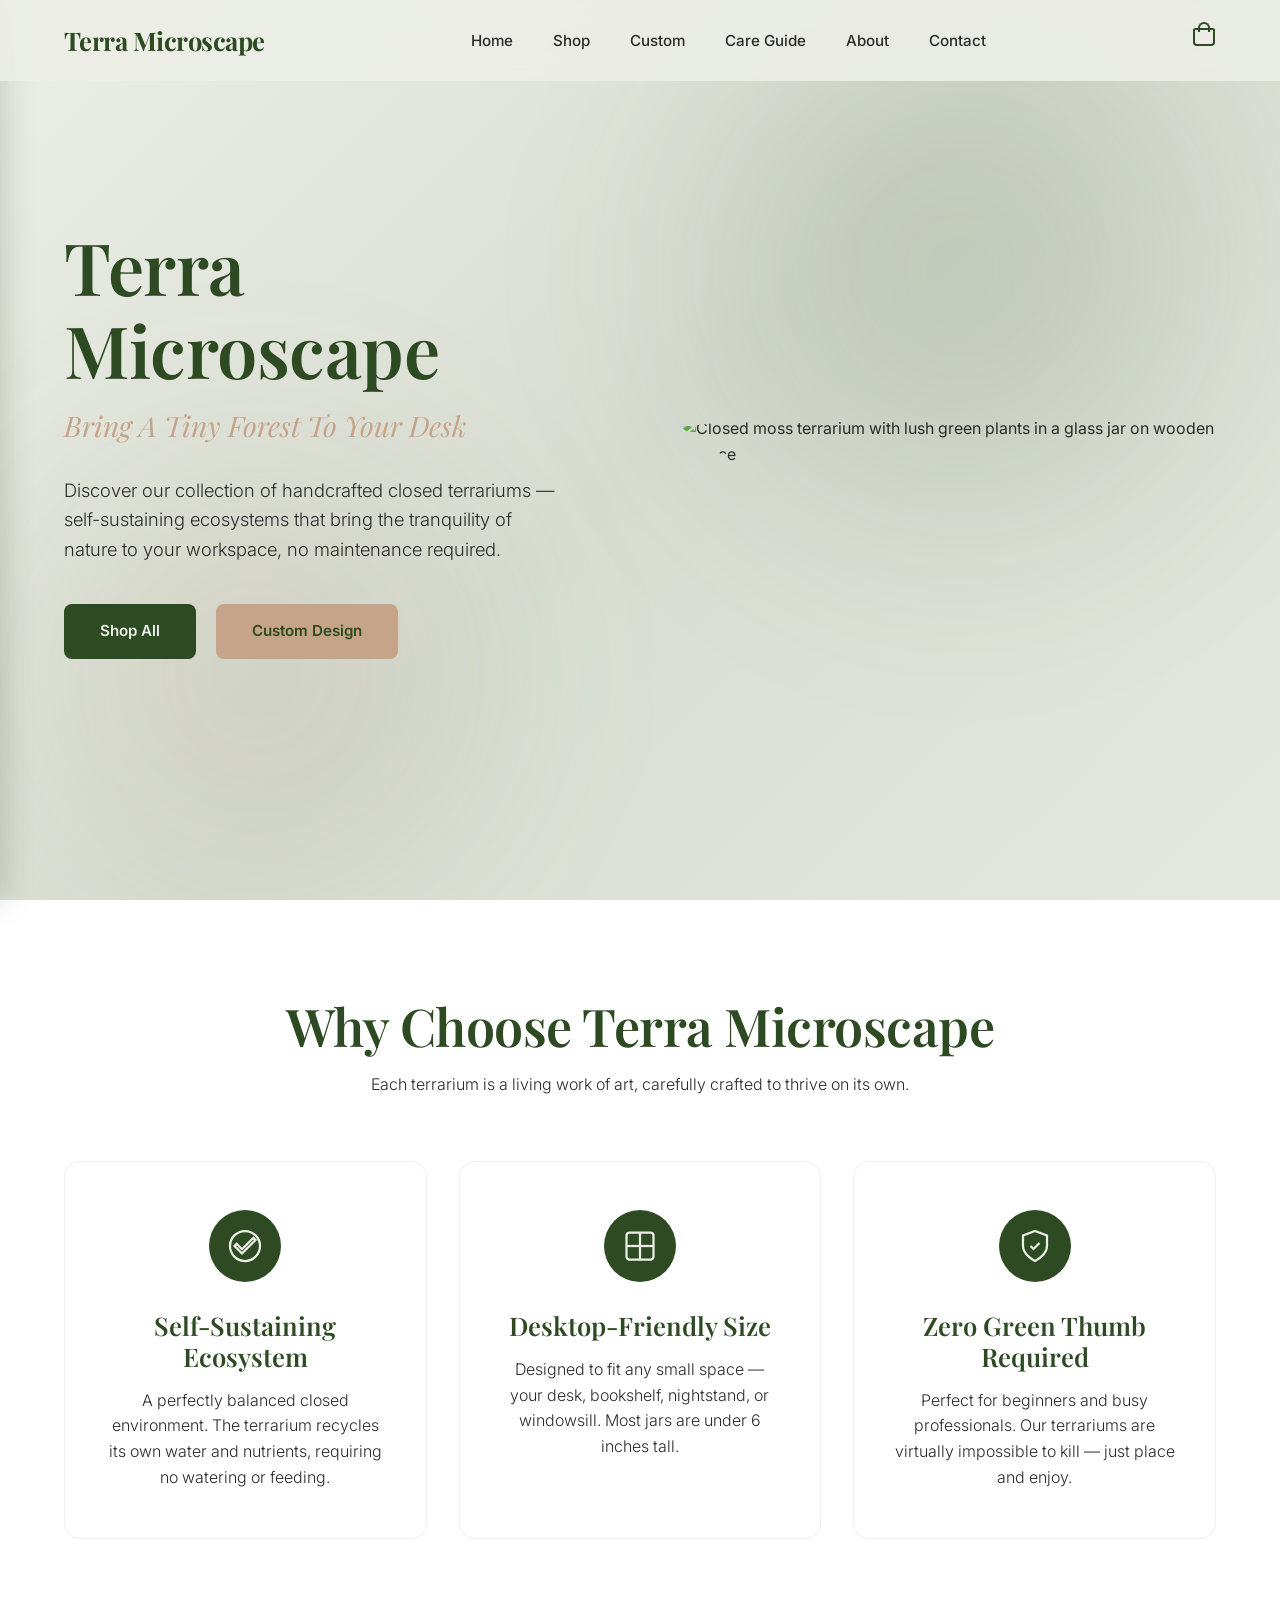
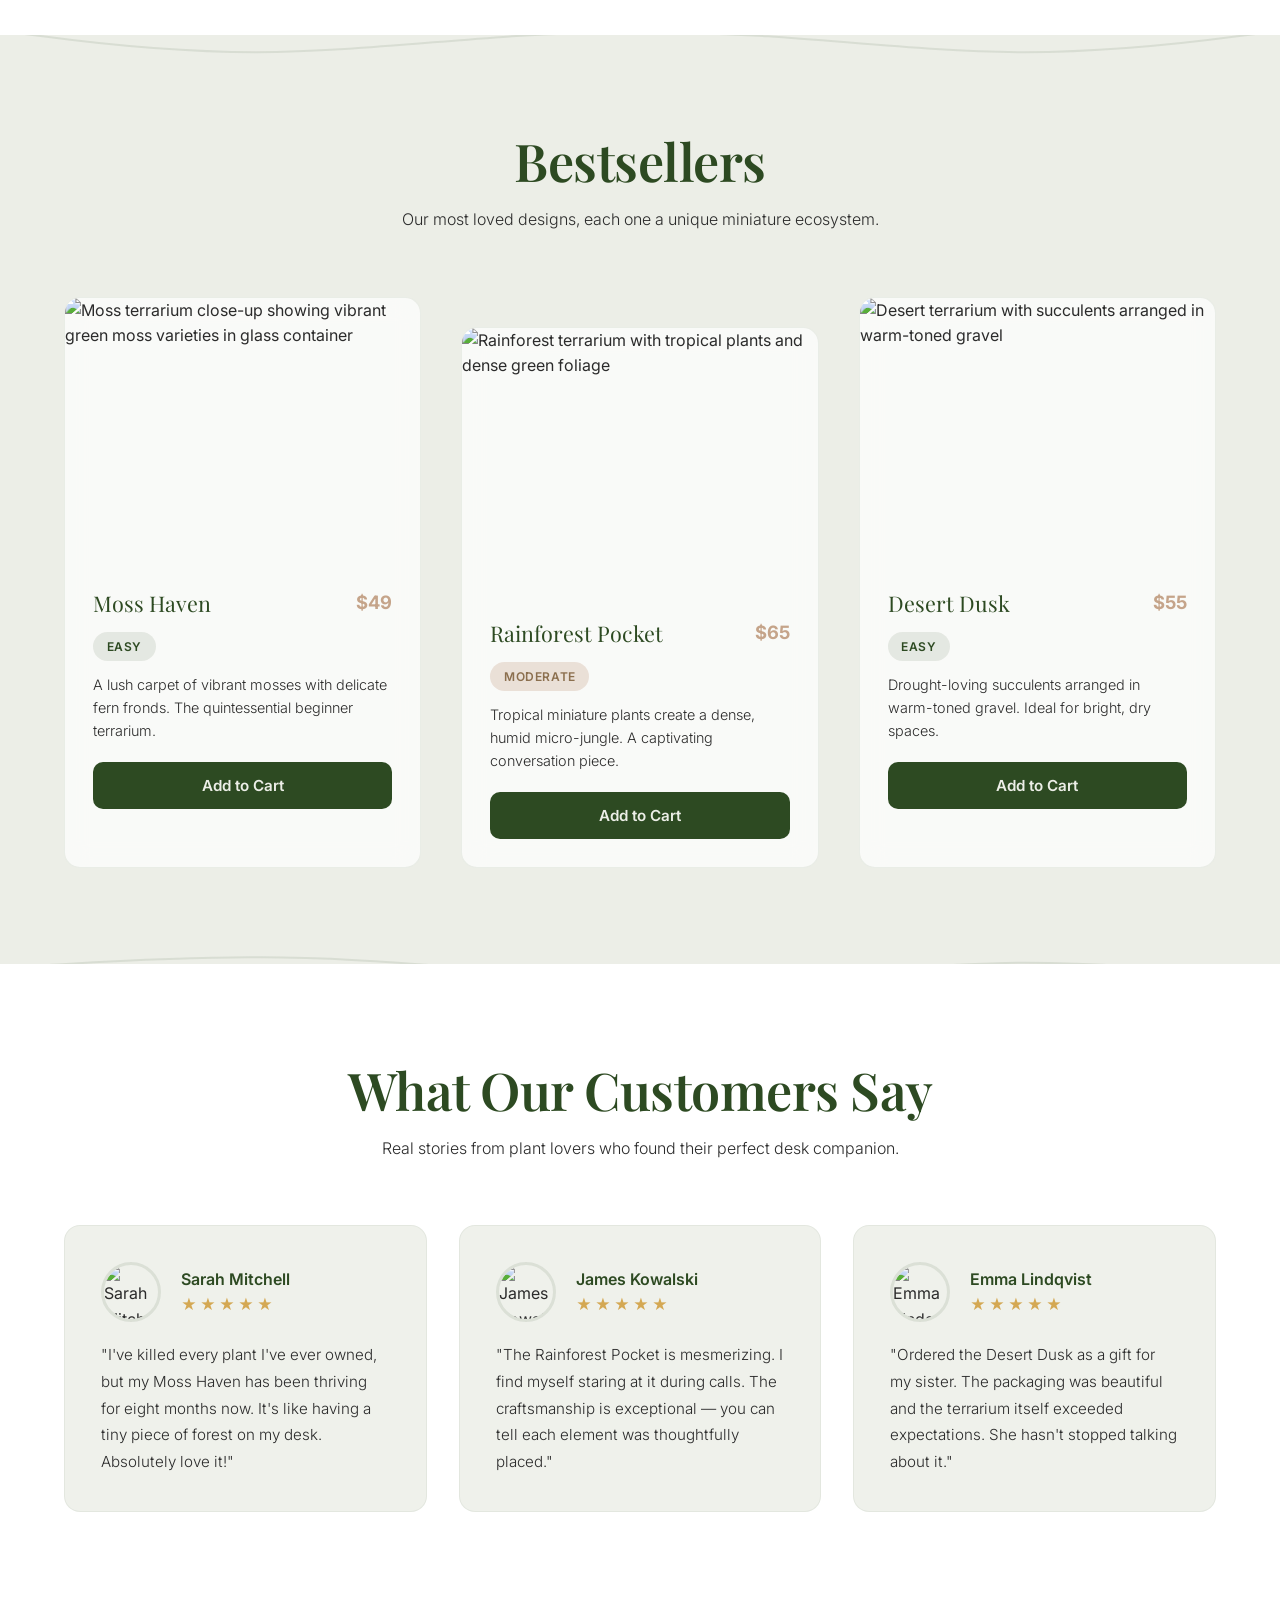
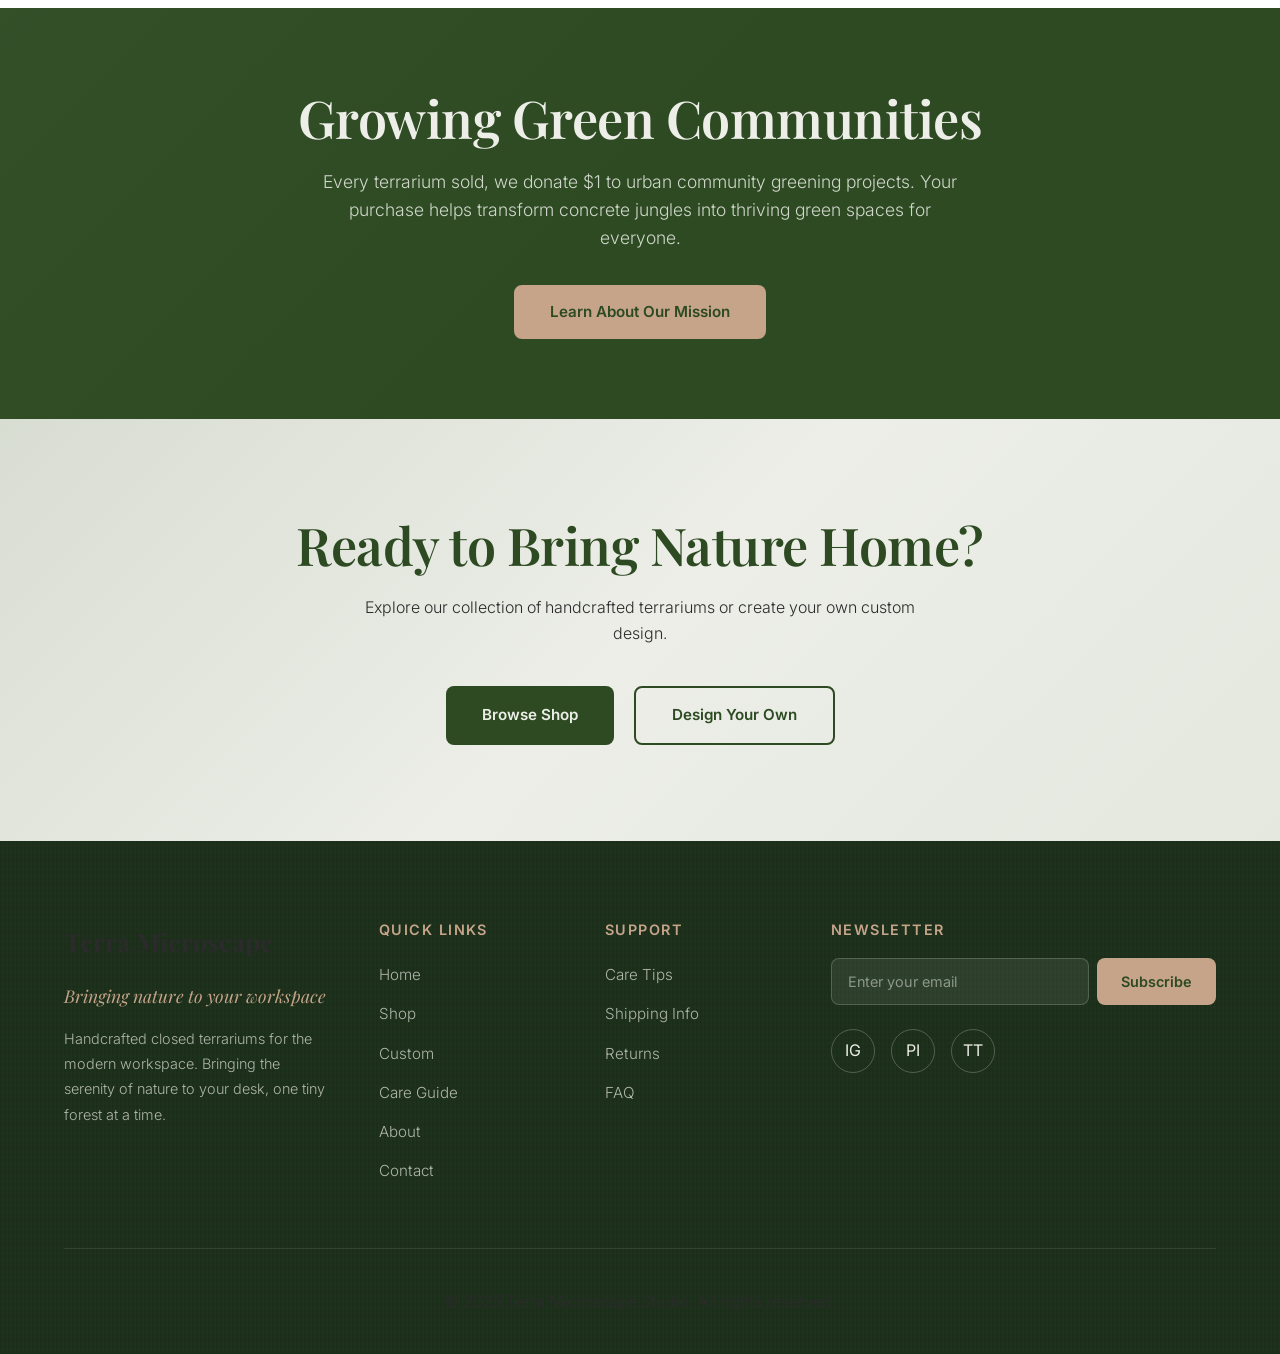
==== index.html @ 3dfef2a9 "Add files via upload" ====
<!DOCTYPE html>
<html lang="en">
<head>
  <meta charset="UTF-8">
  <meta name="viewport" content="width=device-width, initial-scale=1.0">
  <meta name="description" content="Terra Microscape Studio - Desktop self-sustaining closed terrariums. Bring a tiny forest to your desk.">
  <title>Terra Microscape Studio | Desktop Closed Terrariums</title>
  <link rel="stylesheet" href="styles.css">
</head>
<body>
  <!-- Navigation -->
  <nav class="nav">
    <div class="container nav-inner">
      <a href="index.html" class="nav-logo">Terra Microscape</a>
      <ul class="nav-menu">
        <li><a href="index.html">Home</a></li>
        <li><a href="shop.html">Shop</a></li>
        <li><a href="custom.html">Custom</a></li>
        <li><a href="care.html">Care Guide</a></li>
        <li><a href="about.html">About</a></li>
        <li><a href="contact.html">Contact</a></li>
      </ul>
      <div class="nav-right">
        <div class="cart-icon" aria-label="Shopping cart"></div>
        <button class="nav-toggle" aria-label="Toggle menu">
          <span></span>
          <span></span>
          <span></span>
        </button>
      </div>
    </div>
  </nav>

  <!-- Mobile Drawer -->
  <div class="nav-overlay"></div>
  <div class="nav-drawer">
    <a href="index.html">Home</a>
    <a href="shop.html">Shop</a>
    <a href="custom.html">Custom</a>
    <a href="care.html">Care Guide</a>
    <a href="about.html">About</a>
    <a href="contact.html">Contact</a>
  </div>

  <!-- Hero Section -->
  <section class="hero">
    <div class="container hero-inner">
      <div class="hero-content">
        <h1>Terra Microscape</h1>
        <p class="hero-tagline">Bring A Tiny Forest To Your Desk</p>
        <p class="hero-description">
          Discover our collection of handcrafted closed terrariums — self-sustaining ecosystems that bring the tranquility of nature to your workspace, no maintenance required.
        </p>
        <div class="hero-buttons">
          <a href="shop.html" class="btn btn-primary">Shop All</a>
          <a href="custom.html" class="btn btn-secondary">Custom Design</a>
        </div>
      </div>
      <div class="hero-image">
        <img src="https://images.unsplash.com/photo-1485955900006-10f4d324d411?w=800&h=500&fit=crop" alt="Closed moss terrarium with lush green plants in a glass jar on wooden surface">
      </div>
    </div>
  </section>

  <!-- Wavy Divider -->
  <div class="wavy-divider">
    <svg viewBox="0 0 1440 40" preserveAspectRatio="none">
      <path d="M0,24L48,21.3C96,19,192,13,288,13.3C384,13,480,21,576,26.7C672,32,768,35,864,32C960,29,1056,19,1152,18.7C1248,19,1344,27,1392,32L1440,37L1440,40L1392,40C1344,40,1248,40,1152,40C1056,40,960,40,864,40C768,40,672,40,576,40C480,40,384,40,288,40C192,40,96,40,48,40L0,40Z"></path>
    </svg>
  </div>

  <!-- Core Benefits Section -->
  <section class="benefits fade-up">
    <div class="container">
      <div class="section-header">
        <h2>Why Choose Terra Microscape</h2>
        <p>Each terrarium is a living work of art, carefully crafted to thrive on its own.</p>
      </div>
      <div class="benefits-grid">
        <div class="benefit-card">
          <div class="benefit-icon">
            <svg viewBox="0 0 24 24" xmlns="http://www.w3.org/2000/svg">
              <path d="M12 2C6.48 2 2 6.48 2 12s4.48 10 10 10 10-4.48 10-10S17.52 2 12 2zm-2 15l-5-5 1.41-1.41L10 14.17l7.59-7.59L19 8l-9 9z"/>
            </svg>
          </div>
          <h3>Self-Sustaining Ecosystem</h3>
          <p>A perfectly balanced closed environment. The terrarium recycles its own water and nutrients, requiring no watering or feeding.</p>
        </div>
        <div class="benefit-card">
          <div class="benefit-icon">
            <svg viewBox="0 0 24 24" xmlns="http://www.w3.org/2000/svg">
              <rect x="3" y="3" width="18" height="18" rx="2" ry="2"/>
              <line x1="3" y1="12" x2="21" y2="12"/>
              <line x1="12" y1="3" x2="12" y2="21"/>
            </svg>
          </div>
          <h3>Desktop-Friendly Size</h3>
          <p>Designed to fit any small space — your desk, bookshelf, nightstand, or windowsill. Most jars are under 6 inches tall.</p>
        </div>
        <div class="benefit-card">
          <div class="benefit-icon">
            <svg viewBox="0 0 24 24" xmlns="http://www.w3.org/2000/svg">
              <path d="M12 22s8-4 8-10V5l-8-3-8 3v7c0 6 8 10 8 10z"/>
              <path d="M9 12l2 2 4-4"/>
            </svg>
          </div>
          <h3>Zero Green Thumb Required</h3>
          <p>Perfect for beginners and busy professionals. Our terrariums are virtually impossible to kill — just place and enjoy.</p>
        </div>
      </div>
    </div>
  </section>

  <!-- Wavy Divider -->
  <div class="wavy-divider">
    <svg viewBox="0 0 1440 40" preserveAspectRatio="none">
      <path d="M0,16L48,21.3C96,27,192,37,288,37.3C384,37,480,27,576,21.3C672,16,768,16,864,21.3C960,27,1056,37,1152,37.3C1248,37,1344,27,1392,21.3L1440,16L1440,0L1392,0C1344,0,1248,0,1152,0C1056,0,960,0,864,0C768,0,672,0,576,0C480,0,384,0,288,0C192,0,96,0,48,0L0,0Z"></path>
    </svg>
  </div>

  <!-- Bestsellers Section -->
  <section class="bestsellers fade-up">
    <div class="container">
      <div class="section-header">
        <h2>Bestsellers</h2>
        <p>Our most loved designs, each one a unique miniature ecosystem.</p>
      </div>
      <div class="products-grid">
        <div class="product-card">
          <img src="https://images.unsplash.com/photo-1466692476868-aef1dfb1e735?w=600&h=400&fit=crop" alt="Moss terrarium close-up showing vibrant green moss varieties in glass container">
          <div class="product-info">
            <div class="product-meta">
              <span class="product-name">Moss Haven</span>
              <span class="product-price">$49</span>
            </div>
            <span class="care-badge easy">Easy</span>
            <p class="product-description">A lush carpet of vibrant mosses with delicate fern fronds. The quintessential beginner terrarium.</p>
            <button class="btn btn-primary">Add to Cart</button>
          </div>
        </div>
        <div class="product-card">
          <img src="https://images.unsplash.com/photo-1542601906990-b4d3fb778b09?w=600&h=400&fit=crop" alt="Rainforest terrarium with tropical plants and dense green foliage">
          <div class="product-info">
            <div class="product-meta">
              <span class="product-name">Rainforest Pocket</span>
              <span class="product-price">$65</span>
            </div>
            <span class="care-badge moderate">Moderate</span>
            <p class="product-description">Tropical miniature plants create a dense, humid micro-jungle. A captivating conversation piece.</p>
            <button class="btn btn-primary">Add to Cart</button>
          </div>
        </div>
        <div class="product-card">
          <img src="https://images.unsplash.com/photo-1459411552884-841db9b3cc2a?w=600&h=400&fit=crop" alt="Desert terrarium with succulents arranged in warm-toned gravel">
          <div class="product-info">
            <div class="product-meta">
              <span class="product-name">Desert Dusk</span>
              <span class="product-price">$55</span>
            </div>
            <span class="care-badge easy">Easy</span>
            <p class="product-description">Drought-loving succulents arranged in warm-toned gravel. Ideal for bright, dry spaces.</p>
            <button class="btn btn-primary">Add to Cart</button>
          </div>
        </div>
      </div>
    </div>
  </section>

  <!-- Wavy Divider -->
  <div class="wavy-divider">
    <svg viewBox="0 0 1440 40" preserveAspectRatio="none">
      <path d="M0,24L48,21.3C96,19,192,13,288,13.3C384,13,480,21,576,26.7C672,32,768,35,864,32C960,29,1056,19,1152,18.7C1248,19,1344,27,1392,32L1440,37L1440,40L1392,40C1344,40,1248,40,1152,40C1056,40,960,40,864,40C768,40,672,40,576,40C480,40,384,40,288,40C192,40,96,40,48,40L0,40Z"></path>
    </svg>
  </div>

  <!-- Customer Reviews Section -->
  <section class="reviews fade-up">
    <div class="container">
      <div class="section-header">
        <h2>What Our Customers Say</h2>
        <p>Real stories from plant lovers who found their perfect desk companion.</p>
      </div>
      <div class="reviews-grid">
        <div class="review-card">
          <div class="review-header">
            <div class="review-avatar">
              <img src="https://images.unsplash.com/photo-1438761681033-6461ffad8d80?w=200&h=200&fit=crop&crop=face" alt="Sarah Mitchell customer portrait">
            </div>
            <div>
              <p class="review-author">Sarah Mitchell</p>
              <p class="review-stars">★★★★★</p>
            </div>
          </div>
          <p class="review-text">"I've killed every plant I've ever owned, but my Moss Haven has been thriving for eight months now. It's like having a tiny piece of forest on my desk. Absolutely love it!"</p>
        </div>
        <div class="review-card">
          <div class="review-header">
            <div class="review-avatar">
              <img src="https://images.unsplash.com/photo-1507003211169-0a1dd7228f2d?w=200&h=200&fit=crop&crop=face" alt="James Kowalski customer portrait">
            </div>
            <div>
              <p class="review-author">James Kowalski</p>
              <p class="review-stars">★★★★★</p>
            </div>
          </div>
          <p class="review-text">"The Rainforest Pocket is mesmerizing. I find myself staring at it during calls. The craftsmanship is exceptional — you can tell each element was thoughtfully placed."</p>
        </div>
        <div class="review-card">
          <div class="review-header">
            <div class="review-avatar">
              <img src="https://images.unsplash.com/photo-1494790108377-be9c29b29330?w=200&h=200&fit=crop&crop=face" alt="Emma Lindqvist customer portrait">
            </div>
            <div>
              <p class="review-author">Emma Lindqvist</p>
              <p class="review-stars">★★★★★</p>
            </div>
          </div>
          <p class="review-text">"Ordered the Desert Dusk as a gift for my sister. The packaging was beautiful and the terrarium itself exceeded expectations. She hasn't stopped talking about it."</p>
        </div>
      </div>
    </div>
  </section>

  <!-- Brand Mission Banner -->
  <section class="mission-banner">
    <div class="container">
      <h2>Growing Green Communities</h2>
      <p>Every terrarium sold, we donate $1 to urban community greening projects. Your purchase helps transform concrete jungles into thriving green spaces for everyone.</p>
      <a href="about.html" class="btn">Learn About Our Mission</a>
    </div>
  </section>

  <!-- Bottom CTA Section -->
  <section class="cta-section fade-up">
    <div class="container">
      <h2>Ready to Bring Nature Home?</h2>
      <p>Explore our collection of handcrafted terrariums or create your own custom design.</p>
      <div class="cta-buttons">
        <a href="shop.html" class="btn btn-primary">Browse Shop</a>
        <a href="custom.html" class="btn btn-outline">Design Your Own</a>
      </div>
    </div>
  </section>

  <!-- Footer -->
  <footer class="footer">
    <div class="container">
      <div class="footer-inner">
        <div class="footer-brand">
          <p class="footer-logo">Terra Microscape</p>
          <p class="footer-tagline">Bringing nature to your workspace</p>
          <p class="footer-description">Handcrafted closed terrariums for the modern workspace. Bringing the serenity of nature to your desk, one tiny forest at a time.</p>
        </div>
        <div class="footer-links">
          <h4>Quick Links</h4>
          <ul>
            <li><a href="index.html">Home</a></li>
            <li><a href="shop.html">Shop</a></li>
            <li><a href="custom.html">Custom</a></li>
            <li><a href="care.html">Care Guide</a></li>
            <li><a href="about.html">About</a></li>
            <li><a href="contact.html">Contact</a></li>
          </ul>
        </div>
        <div class="footer-links">
          <h4>Support</h4>
          <ul>
            <li><a href="care.html">Care Tips</a></li>
            <li><a href="contact.html">Shipping Info</a></li>
            <li><a href="contact.html">Returns</a></li>
            <li><a href="contact.html">FAQ</a></li>
          </ul>
        </div>
        <div class="newsletter-section">
          <h4>Newsletter</h4>
          <form class="newsletter-form">
            <input type="email" class="newsletter-input" placeholder="Enter your email" required>
            <button type="submit" class="newsletter-btn">Subscribe</button>
          </form>
          <div class="social-links">
            <a href="#" aria-label="Instagram">IG</a>
            <a href="#" aria-label="Pinterest">PI</a>
            <a href="#" aria-label="TikTok">TT</a>
          </div>
        </div>
      </div>
      <div class="footer-bottom">
        <p>© 2025 Terra Microscape Studio. All rights reserved.</p>
      </div>
    </div>
  </footer>

  <!-- Back to Top Button -->
  <button class="back-to-top" aria-label="Back to top">↑</button>

  <script src="script.js"></script>
</body>
</html>
---- styles.css ----
/* ===== Google Fonts Import ===== */
@import url('https://fonts.googleapis.com/css2?family=Inter:wght@300;400;500&family=Playfair+Display:wght@400;600;700&display=swap');

/* ===== CSS Variables ===== */
:root {
  --color-primary: #2d4a22;
  --color-secondary: #eceee7;
  --color-accent: #c5a48a;
  --color-text: #2b2b2b;
  --color-text-light: #5a6d52;
  --color-bg: #eceee7;
  --color-white: #ffffff;
  --color-shadow: rgba(45, 74, 34, 0.12);
  --color-moss-green: rgba(45, 74, 34, 0.15);
  --color-wood-brown: rgba(139, 111, 78, 0.12);
  --color-footer-bg: #1a2e1a;
  --font-display: 'Playfair Display', Georgia, serif;
  --font-body: 'Inter', -apple-system, BlinkMacSystemFont, sans-serif;
  --transition: 0.2s ease;
  --transition-long: 0.8s ease;
  --max-width: 1200px;
}

/* ===== Custom Scrollbar ===== */
::-webkit-scrollbar {
  width: 8px;
}

::-webkit-scrollbar-track {
  background: var(--color-bg);
}

::-webkit-scrollbar-thumb {
  background: var(--color-primary);
  border-radius: 4px;
}

::-webkit-scrollbar-thumb:hover {
  background: #1f351b;
}

/* ===== Reset & Base ===== */
*, *::before, *::after {
  margin: 0;
  padding: 0;
  box-sizing: border-box;
}

html {
  scroll-behavior: smooth;
}

body {
  font-family: var(--font-body);
  font-weight: 400;
  background-color: var(--color-bg);
  color: var(--color-text);
  line-height: 1.6;
  overflow-x: hidden;
  -webkit-font-smoothing: antialiased;
  -moz-osx-font-smoothing: grayscale;
}

a {
  text-decoration: none;
  color: inherit;
}

ul {
  list-style: none;
}

img {
  max-width: 100%;
  height: auto;
  display: block;
}

button {
  cursor: pointer;
  font-family: inherit;
  border: none;
  background: none;
}

/* ===== Typography ===== */
h1, h2 {
  font-family: var(--font-display);
  font-weight: 600;
  letter-spacing: -0.5px;
  line-height: 1.15;
}

h3, h4 {
  font-family: var(--font-display);
  font-weight: 600;
  line-height: 1.2;
}

h1 { font-size: clamp(2.75rem, 6vw, 4.5rem); }
h2 { font-size: clamp(2.25rem, 4.5vw, 3.25rem); }
h3 { font-size: clamp(1.35rem, 2vw, 1.6rem); }

p {
  font-size: 1rem;
  color: var(--color-text);
  line-height: 1.6;
}

/* ===== Container ===== */
.container {
  max-width: var(--max-width);
  margin: 0 auto;
  padding: 0 1.5rem;
}

/* ===== Navigation ===== */
.nav {
  position: fixed;
  top: 0;
  left: 0;
  right: 0;
  z-index: 1000;
  background-color: rgba(236, 238, 231, 0.92);
  backdrop-filter: blur(12px);
  transition: box-shadow var(--transition), padding var(--transition);
  padding: 1.25rem 0;
}

.nav.scrolled {
  box-shadow: 0 2px 25px rgba(45, 74, 34, 0.15);
  padding: 0.75rem 0;
}

.nav-inner {
  display: flex;
  align-items: center;
  justify-content: space-between;
}

.nav-logo {
  font-family: var(--font-display);
  font-size: 1.6rem;
  font-weight: 700;
  color: var(--color-primary);
  letter-spacing: -0.02em;
}

.nav-menu {
  display: flex;
  align-items: center;
  gap: 2.5rem;
}

.nav-menu a {
  font-size: 0.95rem;
  font-weight: 500;
  color: var(--color-text);
  position: relative;
  transition: color var(--transition);
}

.nav-menu a::after {
  content: '';
  position: absolute;
  bottom: -4px;
  left: 0;
  width: 0;
  height: 2px;
  background-color: var(--color-accent);
  transition: width var(--transition);
}

.nav-menu a:hover {
  color: var(--color-primary);
}

.nav-menu a:hover::after {
  width: 100%;
}

.nav-right {
  display: flex;
  align-items: center;
  gap: 1.5rem;
}

.cart-icon {
  width: 24px;
  height: 24px;
  position: relative;
}

.cart-icon::before {
  content: '';
  position: absolute;
  top: 0;
  left: 50%;
  transform: translateX(-50%);
  width: 22px;
  height: 18px;
  border: 2px solid var(--color-primary);
  border-radius: 2px 2px 4px 4px;
}

.cart-icon::after {
  content: '';
  position: absolute;
  top: -6px;
  left: 50%;
  transform: translateX(-50%);
  width: 12px;
  height: 10px;
  border: 2px solid var(--color-primary);
  border-radius: 6px 6px 0 0;
  border-bottom: none;
}

/* Mobile Menu Toggle */
.nav-toggle {
  display: none;
  flex-direction: column;
  gap: 5px;
  padding: 5px;
  z-index: 1001;
}

.nav-toggle span {
  display: block;
  width: 24px;
  height: 2px;
  background-color: var(--color-primary);
  transition: transform var(--transition), opacity var(--transition);
}

.nav-toggle.active span:nth-child(1) {
  transform: rotate(45deg) translate(5px, 5px);
}

.nav-toggle.active span:nth-child(2) {
  opacity: 0;
}

.nav-toggle.active span:nth-child(3) {
  transform: rotate(-45deg) translate(5px, -5px);
}

/* Mobile Drawer */
.nav-overlay {
  display: none;
  position: fixed;
  top: 0;
  left: 0;
  right: 0;
  bottom: 0;
  background-color: rgba(45, 74, 34, 0.3);
  opacity: 0;
  transition: opacity 0.3s ease;
  z-index: 998;
}

.nav-overlay.active {
  opacity: 1;
}

.nav-drawer {
  position: fixed;
  top: 0;
  left: -280px;
  width: 280px;
  height: 100vh;
  background-color: var(--color-secondary);
  backdrop-filter: blur(20px);
  padding: 5rem 2rem 2rem;
  transition: left 0.3s ease;
  z-index: 999;
  box-shadow: 4px 0 30px rgba(45, 74, 34, 0.2);
}

.nav-drawer.active {
  left: 0;
}

.nav-drawer a {
  display: block;
  padding: 1rem 0;
  font-size: 1.1rem;
  font-weight: 500;
  color: var(--color-text);
  border-bottom: 1px solid rgba(45, 74, 34, 0.1);
  transition: color var(--transition), padding-left var(--transition);
}

.nav-drawer a:hover {
  color: var(--color-primary);
  padding-left: 0.5rem;
}

/* ===== Buttons ===== */
.btn {
  display: inline-flex;
  align-items: center;
  justify-content: center;
  padding: 0.95rem 2.25rem;
  font-size: 0.95rem;
  font-weight: 600;
  border-radius: 8px;
  transition: transform var(--transition), box-shadow var(--transition);
  position: relative;
  overflow: hidden;
}

.btn::before {
  content: '';
  position: absolute;
  top: 50%;
  left: 50%;
  width: 0;
  height: 0;
  background: radial-gradient(circle, rgba(255,255,255,0.3) 0%, transparent 70%);
  border-radius: 50%;
  transform: translate(-50%, -50%);
  transition: width 0.6s ease, height 0.6s ease;
}

.btn:hover {
  transform: translateY(-2px);
  box-shadow: 0 12px 35px rgba(45, 74, 34, 0.2);
}

.btn:hover::before {
  width: 300px;
  height: 300px;
}

.btn-primary {
  background-color: var(--color-primary);
  color: var(--color-secondary);
}

.btn-secondary {
  background-color: var(--color-accent);
  color: var(--color-primary);
}

.btn-outline {
  border: 2px solid var(--color-primary);
  color: var(--color-primary);
  background-color: transparent;
}

.btn-outline:hover {
  background-color: var(--color-primary);
  color: var(--color-secondary);
}

/* Mouse-tracking glow for Hero buttons */
.hero-buttons .btn {
  position: relative;
  overflow: hidden;
}

.hero-buttons .btn .glow {
  position: absolute;
  top: 50%;
  left: 50%;
  width: 0;
  height: 0;
  background: radial-gradient(circle, rgba(255,255,255,0.4) 0%, transparent 60%);
  border-radius: 50%;
  transform: translate(-50%, -50%);
  pointer-events: none;
  transition: width 0.3s ease, height 0.3s ease;
}

/* ===== Hero Section ===== */
.hero {
  min-height: 100vh;
  display: flex;
  align-items: center;
  padding-top: 5rem;
  background: linear-gradient(135deg, var(--color-bg) 0%, #d8ddd2 50%, #e4e8df 100%);
  background-attachment: fixed;
  position: relative;
  overflow: hidden;
}

/* Hero background circles */
.hero::before,
.hero::after {
  content: '';
  position: absolute;
  border-radius: 50%;
  filter: blur(80px);
  pointer-events: none;
}

.hero::before {
  top: -10%;
  right: -5%;
  width: 60%;
  height: 80%;
  background: radial-gradient(circle, rgba(45, 74, 34, 0.18) 0%, transparent 70%);
}

.hero::after {
  bottom: -10%;
  left: -5%;
  width: 50%;
  height: 70%;
  background: radial-gradient(circle, rgba(139, 111, 78, 0.15) 0%, transparent 70%);
}

.hero-inner {
  display: grid;
  grid-template-columns: 1fr 1fr;
  gap: 5rem;
  align-items: center;
  position: relative;
  z-index: 1;
}

.hero-content h1 {
  color: var(--color-primary);
  margin-bottom: 0.75rem;
}

.hero-tagline {
  font-family: var(--font-display);
  font-size: clamp(1.35rem, 2.2vw, 1.85rem);
  color: var(--color-accent);
  margin-bottom: 1.75rem;
  font-style: italic;
  font-weight: 400;
}

.hero-description {
  font-size: 1.15rem;
  margin-bottom: 2.5rem;
  max-width: 500px;
  font-weight: 300;
}

.hero-buttons {
  display: flex;
  gap: 1.25rem;
  flex-wrap: wrap;
}

.hero-image {
  position: relative;
}

.hero-image img {
  width: 100%;
  max-width: 550px;
  height: auto;
  object-fit: cover;
  box-shadow: 0 25px 80px rgba(45, 74, 34, 0.2);
  clip-path: polygon(20% 0%, 100% 10%, 100% 85%, 75% 100%, 10% 90%, 0% 20%);
}

/* ===== Section Styles ===== */
section {
  padding: 6rem 0;
}

.section-header {
  text-align: center;
  margin-bottom: 4rem;
}

.section-header h2 {
  color: var(--color-primary);
  margin-bottom: 1rem;
}

.section-header p {
  max-width: 650px;
  margin: 0 auto;
  font-weight: 300;
}

/* ===== Wavy Divider SVG ===== */
.wavy-divider {
  height: 40px;
  margin: -20px 0;
  overflow: visible;
}

.wavy-divider svg {
  width: 100%;
  height: 100%;
}

.wavy-divider path {
  fill: none;
  stroke: rgba(45, 74, 34, 0.1);
  stroke-width: 2;
}

/* ===== Benefits Section ===== */
.benefits {
  background-color: var(--color-white);
}

.benefits-grid {
  display: grid;
  grid-template-columns: repeat(3, 1fr);
  gap: 2rem;
}

.benefit-card {
  text-align: center;
  padding: 3rem 2.5rem;
  border-radius: 16px;
  background: rgba(255, 255, 255, 0.6);
  backdrop-filter: blur(12px);
  border: 1px solid rgba(45, 74, 34, 0.08);
  transition: transform 0.4s ease, box-shadow 0.4s ease;
}

.benefit-card:hover {
  transform: translateY(-6px);
  box-shadow: 0 20px 50px rgba(45, 74, 34, 0.15);
}

.benefit-icon {
  width: 72px;
  height: 72px;
  margin: 0 auto 1.75rem;
  background-color: var(--color-primary);
  border-radius: 50%;
  display: flex;
  align-items: center;
  justify-content: center;
}

.benefit-icon svg {
  width: 36px;
  height: 36px;
  stroke: var(--color-secondary);
  fill: none;
  stroke-width: 1.5;
}

.benefit-card h3 {
  color: var(--color-primary);
  margin-bottom: 1rem;
}

.benefit-card p {
  font-weight: 300;
}

/* ===== Products Section ===== */
.products-grid {
  display: grid;
  grid-template-columns: repeat(3, 1fr);
  gap: 2.5rem;
}

.product-card {
  background: rgba(255, 255, 255, 0.7);
  backdrop-filter: blur(12px);
  border-radius: 16px;
  overflow: hidden;
  border: 1px solid rgba(45, 74, 34, 0.08);
  transition: transform 0.4s ease, box-shadow 0.4s ease;
}

/* Asymmetric grid - offset even cards */
@media (min-width: 1024px) {
  .products-grid .product-card:nth-child(even) {
    margin-top: 30px;
  }
}

.product-card:hover {
  transform: translateY(-6px);
  box-shadow: 0 20px 55px rgba(45, 74, 34, 0.18);
}

.product-card img {
  width: 100%;
  height: 260px;
  object-fit: cover;
}

.product-info {
  padding: 1.75rem;
}

.product-meta {
  display: flex;
  align-items: center;
  justify-content: space-between;
  margin-bottom: 0.75rem;
}

.product-name {
  font-family: var(--font-display);
  font-size: 1.35rem;
  color: var(--color-primary);
}

.product-price {
  font-weight: 700;
  color: var(--color-accent);
  font-size: 1.15rem;
}

.care-badge {
  display: inline-block;
  padding: 0.3rem 0.85rem;
  font-size: 0.75rem;
  font-weight: 600;
  text-transform: uppercase;
  letter-spacing: 0.05em;
  border-radius: 25px;
  margin-bottom: 0.75rem;
}

.care-badge.easy {
  background-color: rgba(45, 74, 34, 0.1);
  color: var(--color-primary);
}

.care-badge.moderate {
  background-color: rgba(197, 164, 138, 0.3);
  color: #8b6f4e;
}

.product-description {
  font-size: 0.9rem;
  margin-bottom: 1.25rem;
  font-weight: 300;
}

.product-card .btn {
  width: 100%;
  padding: 0.875rem;
  border-radius: 10px;
}

/* ===== Reviews Section ===== */
.reviews {
  background-color: var(--color-white);
}

.reviews-grid {
  display: grid;
  grid-template-columns: repeat(3, 1fr);
  gap: 2rem;
}

.review-card {
  background: rgba(236, 238, 231, 0.8);
  backdrop-filter: blur(8px);
  padding: 2.25rem;
  border-radius: 16px;
  border: 1px solid rgba(45, 74, 34, 0.06);
  transition: transform 0.4s ease, box-shadow 0.4s ease;
}

.review-card:hover {
  transform: translateY(-4px);
  box-shadow: 0 15px 40px rgba(45, 74, 34, 0.12);
}

.review-header {
  display: flex;
  align-items: center;
  gap: 1.25rem;
  margin-bottom: 1.25rem;
}

.review-avatar {
  width: 60px;
  height: 60px;
  border-radius: 50%;
  overflow: hidden;
  flex-shrink: 0;
  border: 3px solid rgba(45, 74, 34, 0.1);
}

.review-avatar img {
  width: 100%;
  height: 100%;
  object-fit: cover;
}

.review-author {
  font-weight: 600;
  color: var(--color-primary);
}

.review-stars {
  color: #d4a853;
  font-size: 0.95rem;
  letter-spacing: 3px;
}

.review-text {
  font-size: 0.95rem;
  line-height: 1.75;
  font-weight: 300;
}

/* ===== Mission Banner ===== */
.mission-banner {
  background-color: var(--color-primary);
  color: var(--color-secondary);
  text-align: center;
  padding: 5rem 2rem;
  position: relative;
  overflow: hidden;
}

.mission-banner::before {
  content: '';
  position: absolute;
  top: 0;
  left: 0;
  right: 0;
  bottom: 0;
  background: linear-gradient(135deg, rgba(255,255,255,0.03) 0%, transparent 50%);
}

.mission-banner h2 {
  color: var(--color-secondary);
  margin-bottom: 1.25rem;
  position: relative;
  z-index: 1;
}

.mission-banner p {
  color: rgba(236, 238, 231, 0.85);
  max-width: 650px;
  margin: 0 auto 2rem;
  position: relative;
  z-index: 1;
  font-weight: 300;
  font-size: 1.1rem;
}

.mission-banner .btn {
  position: relative;
  z-index: 1;
  background-color: var(--color-accent);
  color: var(--color-primary);
}

.mission-banner .btn:hover {
  background-color: #b8956f;
}

/* ===== CTA Section ===== */
.cta-section {
  background: linear-gradient(135deg, #d8ddd2 0%, var(--color-bg) 50%, #e4e8df 100%);
  text-align: center;
}

.cta-section h2 {
  color: var(--color-primary);
  margin-bottom: 1.25rem;
}

.cta-section p {
  max-width: 550px;
  margin: 0 auto 2.5rem;
  font-weight: 300;
}

.cta-buttons {
  display: flex;
  gap: 1.25rem;
  justify-content: center;
  flex-wrap: wrap;
}

/* ===== Fade-up Animation ===== */
.fade-up {
  opacity: 0;
  transform: translateY(30px);
  transition: opacity var(--transition-long), transform var(--transition-long);
}

.fade-up.visible {
  opacity: 1;
  transform: translateY(0);
}

/* ===== Footer ===== */
.footer {
  background-color: var(--color-footer-bg);
  color: var(--color-secondary);
  padding: 5rem 0 2.5rem;
  position: relative;
  overflow: hidden;
}

/* Wood texture overlay */
.footer::before {
  content: '';
  position: absolute;
  top: 0;
  left: 0;
  right: 0;
  bottom: 0;
  background-image: 
    repeating-linear-gradient(
      90deg,
      transparent,
      transparent 2px,
      rgba(139, 111, 78, 0.03) 2px,
      rgba(139, 111, 78, 0.03) 4px
    ),
    repeating-linear-gradient(
      0deg,
      transparent,
      transparent 3px,
      rgba(139, 111, 78, 0.02) 3px,
      rgba(139, 111, 78, 0.02) 6px
    );
  pointer-events: none;
}

.footer-inner {
  display: grid;
  grid-template-columns: 1.5fr 1fr 1fr 1.5fr;
  gap: 3rem;
  margin-bottom: 4rem;
  position: relative;
  z-index: 1;
}

.footer-brand {
  max-width: 320px;
}

.footer-logo {
  font-family: var(--font-display);
  font-size: 1.6rem;
  font-weight: 700;
  margin-bottom: 1.25rem;
}

.footer-tagline {
  font-family: var(--font-display);
  font-style: italic;
  font-size: 1.1rem;
  color: var(--color-accent);
  margin-bottom: 1rem;
  font-weight: 400;
}

.footer-description {
  font-size: 0.9rem;
  color: rgba(236, 238, 231, 0.7);
  line-height: 1.75;
  font-weight: 300;
}

.footer-links h4 {
  font-family: var(--font-body);
  font-size: 0.9rem;
  font-weight: 600;
  text-transform: uppercase;
  letter-spacing: 0.1em;
  margin-bottom: 1.5rem;
  color: var(--color-accent);
}

.footer-links ul {
  display: flex;
  flex-direction: column;
  gap: 0.85rem;
}

.footer-links a {
  font-size: 0.95rem;
  color: rgba(236, 238, 231, 0.7);
  transition: color var(--transition);
  font-weight: 300;
}

.footer-links a:hover {
  color: var(--color-secondary);
}

/* Newsletter Form */
.newsletter-section {
  display: flex;
  flex-direction: column;
}

.newsletter-section h4 {
  font-family: var(--font-body);
  font-size: 0.9rem;
  font-weight: 600;
  text-transform: uppercase;
  letter-spacing: 0.1em;
  margin-bottom: 1.25rem;
  color: var(--color-accent);
}

.newsletter-form {
  display: flex;
  gap: 0.5rem;
}

.newsletter-input {
  flex: 1;
  padding: 0.875rem 1rem;
  font-size: 0.9rem;
  font-family: var(--font-body);
  background-color: rgba(255, 255, 255, 0.08);
  border: 1px solid rgba(236, 238, 231, 0.2);
  border-radius: 8px;
  color: var(--color-secondary);
  transition: border-color var(--transition), background-color var(--transition);
}

.newsletter-input::placeholder {
  color: rgba(236, 238, 231, 0.5);
}

.newsletter-input:focus {
  outline: none;
  border-color: var(--color-accent);
  background-color: rgba(255, 255, 255, 0.12);
}

.newsletter-btn {
  padding: 0.875rem 1.5rem;
  font-size: 0.9rem;
  font-weight: 600;
  background-color: var(--color-accent);
  color: var(--color-primary);
  border-radius: 8px;
  transition: background-color var(--transition), transform var(--transition);
}

.newsletter-btn:hover {
  background-color: #b8956f;
  transform: translateY(-1px);
}

.social-links {
  display: flex;
  gap: 1rem;
  margin-top: 1.5rem;
}

.social-links a {
  width: 44px;
  height: 44px;
  border: 1px solid rgba(236, 238, 231, 0.25);
  border-radius: 50%;
  display: flex;
  align-items: center;
  justify-content: center;
  font-size: 1rem;
  color: var(--color-secondary);
  transition: background-color var(--transition), border-color var(--transition), transform var(--transition);
}

.social-links a:hover {
  background-color: var(--color-accent);
  border-color: var(--color-accent);
  color: var(--color-primary);
  transform: translateY(-2px);
}

.footer-bottom {
  padding-top: 2.5rem;
  border-top: 1px solid rgba(236, 238, 231, 0.1);
  text-align: center;
  font-size: 0.85rem;
  color: rgba(236, 238, 231, 0.5);
  position: relative;
  z-index: 1;
}

/* ===== Back to Top Button ===== */
.back-to-top {
  position: fixed;
  bottom: 2rem;
  right: 2rem;
  width: 52px;
  height: 52px;
  background-color: var(--color-primary);
  color: var(--color-secondary);
  border-radius: 50%;
  display: flex;
  align-items: center;
  justify-content: center;
  font-size: 1.35rem;
  box-shadow: 0 6px 25px rgba(45, 74, 34, 0.25);
  opacity: 0;
  visibility: hidden;
  transform: translateY(10px);
  transition: opacity 0.3s ease, visibility 0.3s ease, transform 0.3s ease;
  z-index: 100;
}

.back-to-top.visible {
  opacity: 1;
  visibility: visible;
  transform: translateY(0);
}

.back-to-top:hover {
  background-color: var(--color-accent);
  color: var(--color-primary);
}

/* ===== Responsive Design ===== */
@media (max-width: 1024px) {
  .hero-inner {
    grid-template-columns: 1fr;
    gap: 3.5rem;
    text-align: center;
  }

  .hero-content {
    order: 2;
  }

  .hero-image {
    order: 1;
    max-width: 500px;
    margin: 0 auto;
  }

  .hero-image img {
    clip-path: none;
    border-radius: 16px;
  }

  .hero-description {
    margin: 0 auto 2.5rem;
  }

  .hero-buttons {
    justify-content: center;
  }

  .products-grid,
  .benefits-grid,
  .reviews-grid {
    grid-template-columns: repeat(2, 1fr);
  }

  .products-grid .product-card:nth-child(even) {
    margin-top: 0;
  }

  .footer-inner {
    grid-template-columns: 1fr 1fr;
  }

  .footer-brand {
    grid-column: 1 / -1;
    max-width: none;
    text-align: center;
  }

  .newsletter-section {
    grid-column: 1 / -1;
    margin-top: 1rem;
  }
}

@media (max-width: 768px) {
  .nav-menu {
    display: none;
  }

  .nav-toggle {
    display: flex;
  }

  .nav-overlay {
    display: block;
  }

  section {
    padding: 4rem 0;
  }

  .benefits-grid,
  .products-grid,
  .reviews-grid {
    grid-template-columns: 1fr;
    max-width: 420px;
    margin: 0 auto;
  }

  .footer-inner {
    grid-template-columns: 1fr;
    text-align: center;
  }

  .social-links {
    justify-content: center;
  }

  .newsletter-form {
    flex-direction: column;
  }

  .back-to-top {
    bottom: 1.5rem;
    right: 1.5rem;
    width: 48px;
    height: 48px;
  }
}

@media (max-width: 480px) {
  .hero-buttons {
    flex-direction: column;
    width: 100%;
  }

  .hero-buttons .btn {
    width: 100%;
  }

  .cta-buttons {
    flex-direction: column;
    align-items: center;
  }

  .cta-buttons .btn {
    width: 100%;
    max-width: 280px;
  }
}

/* ===== Page Header ===== */
.page-header {
  padding-top: 7rem;
  padding-bottom: 3.5rem;
  background: linear-gradient(135deg, var(--color-bg) 0%, #d8ddd2 100%);
  text-align: center;
}

.page-header h1 {
  color: var(--color-primary);
  margin-bottom: 0.75rem;
}

.page-header p {
  max-width: 650px;
  margin: 0 auto;
  font-weight: 300;
}

/* ===== Filter Bar ===== */
.filter-bar {
  padding: 2rem 0;
  background-color: var(--color-white);
  border-bottom: 1px solid rgba(45, 74, 34, 0.08);
}

.filter-group {
  margin-bottom: 1.5rem;
}

.filter-group:last-child {
  margin-bottom: 0;
}

.filter-label {
  font-size: 0.85rem;
  font-weight: 600;
  text-transform: uppercase;
  letter-spacing: 0.08em;
  color: var(--color-text-light);
  margin-bottom: 0.75rem;
}

.filter-buttons {
  display: flex;
  flex-wrap: wrap;
  gap: 0.5rem;
}

.filter-btn {
  padding: 0.55rem 1.35rem;
  font-size: 0.9rem;
  font-weight: 500;
  color: var(--color-text);
  background-color: rgba(236, 238, 231, 0.8);
  backdrop-filter: blur(8px);
  border: 1px solid rgba(45, 74, 34, 0.12);
  border-radius: 25px;
  cursor: pointer;
  transition: all var(--transition);
}

.filter-btn:hover {
  border-color: var(--color-primary);
  color: var(--color-primary);
}

.filter-btn.active {
  background-color: var(--color-primary);
  color: var(--color-secondary);
  border-color: var(--color-primary);
}

/* ===== Product Grid with Filters ===== */
.shop-products {
  padding: 3.5rem 0 5rem;
}

.shop-products .products-grid {
  grid-template-columns: repeat(4, 1fr);
}

/* Asymmetric grid for shop page */
@media (min-width: 1024px) {
  .shop-products .products-grid .product-card:nth-child(even) {
    margin-top: 30px;
  }
}

.product-card .product-dimensions {
  font-size: 0.8rem;
  color: var(--color-text-light);
  margin-bottom: 0.5rem;
}

.product-card .product-benefit {
  font-size: 0.85rem;
  color: var(--color-text);
  margin-bottom: 0.75rem;
  font-style: italic;
}

/* Hide products by category */
.product-card.hidden {
  display: none;
}

/* ===== Shipping Notice ===== */
.shipping-notice {
  text-align: center;
  padding: 2.5rem;
  background-color: var(--color-white);
  border-radius: 16px;
  margin-top: 2.5rem;
  backdrop-filter: blur(8px);
}

.shipping-notice p {
  font-size: 1rem;
  font-weight: 300;
}

/* ===== Scenario Cards ===== */
.scenario-grid {
  display: grid;
  grid-template-columns: repeat(3, 1fr);
  gap: 2rem;
  margin-bottom: 4.5rem;
}

.scenario-card {
  text-align: center;
  padding: 2.75rem 2.25rem;
  background: rgba(255, 255, 255, 0.7);
  backdrop-filter: blur(12px);
  border-radius: 16px;
  border: 1px solid rgba(45, 74, 34, 0.08);
  transition: transform 0.4s ease, box-shadow 0.4s ease;
}

.scenario-card:hover {
  transform: translateY(-6px);
  box-shadow: 0 20px 50px rgba(45, 74, 34, 0.15);
}

.scenario-icon {
  width: 60px;
  height: 60px;
  margin: 0 auto 1.5rem;
  background-color: var(--color-bg);
  border-radius: 50%;
  display: flex;
  align-items: center;
  justify-content: center;
  font-size: 1.6rem;
}

.scenario-card h3 {
  color: var(--color-primary);
  margin-bottom: 0.75rem;
}

.scenario-card p {
  font-size: 0.95rem;
  font-weight: 300;
}

/* ===== Process Steps ===== */
.process-section {
  background-color: var(--color-white);
  padding: 5rem 0;
}

.process-steps {
  display: flex;
  justify-content: space-between;
  gap: 1rem;
  position: relative;
}

.process-steps::before {
  content: '';
  position: absolute;
  top: 32px;
  left: 8%;
  right: 8%;
  height: 2px;
  background: linear-gradient(90deg, transparent, rgba(45, 74, 34, 0.15), transparent);
  z-index: 0;
}

.process-step {
  flex: 1;
  text-align: center;
  position: relative;
  z-index: 1;
}

.step-number {
  width: 64px;
  height: 64px;
  margin: 0 auto 1.5rem;
  background-color: var(--color-primary);
  color: var(--color-secondary);
  border-radius: 50%;
  display: flex;
  align-items: center;
  justify-content: center;
  font-size: 1.4rem;
  font-weight: 700;
  box-shadow: 0 8px 25px rgba(45, 74, 34, 0.2);
}

.process-step h3 {
  color: var(--color-primary);
  font-size: 1.15rem;
  margin-bottom: 0.75rem;
}

.process-step p {
  font-size: 0.9rem;
  max-width: 220px;
  margin: 0 auto;
  font-weight: 300;
}

/* ===== Past Projects ===== */
.projects-grid {
  display: grid;
  grid-template-columns: repeat(3, 1fr);
  gap: 2rem;
}

.project-card {
  background: rgba(255, 255, 255, 0.7);
  backdrop-filter: blur(12px);
  border-radius: 16px;
  overflow: hidden;
  border: 1px solid rgba(45, 74, 34, 0.08);
  transition: transform 0.4s ease, box-shadow 0.4s ease;
}

.project-card:hover {
  transform: translateY(-6px);
  box-shadow: 0 20px 50px rgba(45, 74, 34, 0.18);
}

.project-card img {
  width: 100%;
  height: 280px;
  object-fit: cover;
}

.project-caption {
  padding: 1.5rem;
  text-align: center;
}

.project-caption h4 {
  font-family: var(--font-display);
  font-size: 1.1rem;
  color: var(--color-primary);
  margin-bottom: 0.35rem;
}

.project-caption p {
  font-size: 0.9rem;
  font-weight: 300;
}

/* ===== Custom Form Section ===== */
.form-section {
  background: rgba(255, 255, 255, 0.8);
  backdrop-filter: blur(12px);
  padding: 4.5rem;
  border-radius: 16px;
  max-width: 750px;
  margin: 0 auto;
  border: 1px solid rgba(45, 74, 34, 0.08);
}

.form-section h2 {
  text-align: center;
  color: var(--color-primary);
  margin-bottom: 3rem;
}

.form-group {
  margin-bottom: 1.75rem;
}

.form-group label {
  display: block;
  font-size: 0.95rem;
  font-weight: 600;
  color: var(--color-text);
  margin-bottom: 0.65rem;
}

.form-group input,
.form-group select,
.form-group textarea {
  width: 100%;
  padding: 1rem 1.25rem;
  font-size: 1rem;
  font-family: var(--font-body);
  color: var(--color-text);
  background-color: rgba(236, 238, 231, 0.8);
  border: 1px solid rgba(45, 74, 34, 0.15);
  border-radius: 10px;
  transition: border-color var(--transition), box-shadow var(--transition);
}

.form-group input:focus,
.form-group select:focus,
.form-group textarea:focus {
  outline: none;
  border-color: var(--color-primary);
  box-shadow: 0 0 0 3px rgba(45, 74, 34, 0.1);
}

.form-group textarea {
  min-height: 140px;
  resize: vertical;
}

.form-row {
  display: grid;
  grid-template-columns: 1fr 1fr;
  gap: 1.5rem;
}

.checkbox-group {
  display: flex;
  flex-wrap: wrap;
  gap: 1.25rem;
}

.checkbox-item {
  display: flex;
  align-items: center;
  gap: 0.65rem;
  cursor: pointer;
}

.checkbox-item input[type="checkbox"] {
  width: 18px;
  height: 18px;
  accent-color: var(--color-primary);
  cursor: pointer;
}

.checkbox-item span {
  font-size: 0.95rem;
  color: var(--color-text);
  font-weight: 300;
}

.form-section .btn {
  width: 100%;
  margin-top: 1.25rem;
  padding: 1.1rem;
  border-radius: 10px;
}

/* ===== Care Page Styles ===== */
.ecosystem-section {
  background-color: var(--color-white);
}

.ecosystem-diagram {
  max-width: 600px;
  margin: 0 auto 3rem;
}

.ecosystem-diagram img {
  border-radius: 16px;
  box-shadow: 0 15px 45px rgba(45, 74, 34, 0.15);
}

.care-grid {
  display: grid;
  grid-template-columns: repeat(3, 1fr);
  gap: 2rem;
  margin-top: 3rem;
}

.care-card {
  padding: 2.25rem;
  background: rgba(255, 255, 255, 0.7);
  backdrop-filter: blur(12px);
  border-radius: 16px;
  border: 1px solid rgba(45, 74, 34, 0.08);
}

.care-card h3 {
  color: var(--color-primary);
  margin-bottom: 1rem;
}

.care-card ul {
  list-style: disc;
  padding-left: 1.5rem;
  margin-top: 1rem;
}

.care-card li {
  margin-bottom: 0.5rem;
  font-size: 0.95rem;
  font-weight: 300;
}

.faq-section {
  background-color: var(--color-white);
}

.faq-item {
  margin-bottom: 1.5rem;
  border-bottom: 1px solid rgba(45, 74, 34, 0.1);
}

.faq-question {
  display: flex;
  justify-content: space-between;
  align-items: center;
  padding: 1.25rem 0;
  cursor: pointer;
  font-family: var(--font-display);
  font-size: 1.1rem;
  color: var(--color-primary);
}

.faq-question::after {
  content: '+';
  font-size: 1.5rem;
  transition: transform 0.3s ease;
}

.faq-question.active::after {
  transform: rotate(45deg);
}

.faq-answer {
  padding-bottom: 1.25rem;
  font-size: 0.95rem;
  font-weight: 300;
  display: none;
}

.faq-answer.active {
  display: block;
}

/* ===== About Page Styles ===== */
.story-section {
  display: grid;
  grid-template-columns: 1fr 1fr;
  gap: 4rem;
  align-items: center;
}

.founder-card {
  background: rgba(255, 255, 255, 0.8);
  backdrop-filter: blur(12px);
  padding: 3rem;
  border-radius: 16px;
  border: 1px solid rgba(45, 74, 34, 0.08);
}

.founder-avatar {
  width: 200px;
  height: 200px;
  margin: 0 auto 2rem;
  border-radius: 50%;
  overflow: hidden;
  border: 4px solid var(--color-bg);
  box-shadow: 0 10px 30px rgba(45, 74, 34, 0.15);
}

.founder-avatar img {
  width: 100%;
  height: 100%;
  object-fit: cover;
}

.founder-name {
  font-family: var(--font-display);
  font-size: 1.5rem;
  color: var(--color-primary);
  text-align: center;
  margin-bottom: 0.5rem;
}

.founder-title {
  text-align: center;
  color: var(--color-accent);
  font-size: 1rem;
  margin-bottom: 1.5rem;
}

.founder-bio {
  font-size: 0.95rem;
  line-height: 1.75;
  font-weight: 300;
}

.philosophy-section {
  background-color: var(--color-white);
}

.philosophy-grid {
  display: grid;
  grid-template-columns: repeat(3, 1fr);
  gap: 2.5rem;
}

.philosophy-card {
  text-align: center;
  padding: 3rem 2rem;
}

.philosophy-icon {
  width: 80px;
  height: 80px;
  margin: 0 auto 1.75rem;
  background-color: var(--color-bg);
  border-radius: 50%;
  display: flex;
  align-items: center;
  justify-content: center;
  font-size: 2rem;
}

.philosophy-card h3 {
  color: var(--color-primary);
  margin-bottom: 1rem;
}

.philosophy-card p {
  font-weight: 300;
}

/* Timeline */
.timeline-section {
  background-color: var(--color-white);
}

.timeline {
  position: relative;
  max-width: 1000px;
  margin: 0 auto;
}

.timeline::before {
  content: '';
  position: absolute;
  top: 0;
  left: 50%;
  transform: translateX(-50%);
  width: 2px;
  height: 100%;
  background: linear-gradient(180deg, rgba(45, 74, 34, 0.3) 0%, rgba(197, 164, 138, 0.3) 100%);
}

.timeline-item {
  position: relative;
  width: 50%;
  padding: 2rem 3rem;
}

.timeline-item:nth-child(odd) {
  left: 0;
}

.timeline-item:nth-child(even) {
  left: 50%;
}

.timeline-item::before {
  content: '';
  position: absolute;
  top: 50%;
  width: 20px;
  height: 20px;
  background-color: var(--color-primary);
  border-radius: 50%;
  border: 4px solid var(--color-bg);
  box-shadow: 0 4px 15px rgba(45, 74, 34, 0.2);
}

.timeline-item:nth-child(odd)::before {
  right: -10px;
  transform: translateY(-50%);
}

.timeline-item:nth-child(even)::before {
  left: -10px;
  transform: translateY(-50%);
}

.timeline-content {
  background: rgba(236, 238, 231, 0.9);
  backdrop-filter: blur(8px);
  padding: 2rem;
  border-radius: 12px;
  border: 1px solid rgba(45, 74, 34, 0.08);
}

.timeline-year {
  font-family: var(--font-display);
  font-size: 1.25rem;
  color: var(--color-accent);
  margin-bottom: 0.5rem;
}

.timeline-title {
  font-family: var(--font-display);
  font-size: 1.1rem;
  color: var(--color-primary);
  margin-bottom: 0.75rem;
}

.timeline-description {
  font-size: 0.9rem;
  font-weight: 300;
}

/* ===== Contact Page Styles ===== */
.contact-info {
  display: grid;
  grid-template-columns: repeat(3, 1fr);
  gap: 2.5rem;
  margin-bottom: 4rem;
}

.contact-card {
  text-align: center;
  padding: 2.5rem;
  background: rgba(255, 255, 255, 0.7);
  backdrop-filter: blur(12px);
  border-radius: 16px;
  border: 1px solid rgba(45, 74, 34, 0.08);
}

.contact-icon {
  width: 64px;
  height: 64px;
  margin: 0 auto 1.5rem;
  background-color: var(--color-primary);
  border-radius: 50%;
  display: flex;
  align-items: center;
  justify-content: center;
  color: var(--color-secondary);
  font-size: 1.5rem;
}

.contact-card h3 {
  color: var(--color-primary);
  margin-bottom: 0.75rem;
}

.contact-card p {
  font-weight: 300;
}

.policy-section {
  background-color: var(--color-white);
}

.policy-grid {
  display: grid;
  grid-template-columns: repeat(3, 1fr);
  gap: 2.5rem;
}

.policy-card {
  padding: 2.5rem;
}

.policy-card h3 {
  color: var(--color-primary);
  margin-bottom: 1rem;
}

.policy-card p {
  font-size: 0.95rem;
  font-weight: 300;
  line-height: 1.75;
}

.policy-card ul {
  list-style: disc;
  padding-left: 1.5rem;
  margin-top: 1rem;
}

.policy-card li {
  margin-bottom: 0.5rem;
  font-size: 0.9rem;
  font-weight: 300;
}

/* ===== Responsive for new elements ===== */
@media (max-width: 1024px) {
  .shop-products .products-grid {
    grid-template-columns: repeat(3, 1fr);
  }

  .shop-products .products-grid .product-card:nth-child(even) {
    margin-top: 0;
  }

  .projects-grid {
    grid-template-columns: repeat(2, 1fr);
  }

  .story-section {
    grid-template-columns: 1fr;
    gap: 3rem;
  }

  .philosophy-grid {
    grid-template-columns: repeat(2, 1fr);
  }

  .timeline::before {
    left: 30px;
  }

  .timeline-item {
    width: calc(100% - 60px);
    left: 60px !important;
  }

  .timeline-item::before {
    left: -50px !important;
    right: auto !important;
  }

  .contact-info {
    grid-template-columns: repeat(2, 1fr);
  }

  .policy-grid {
    grid-template-columns: repeat(2, 1fr);
  }
}

@media (max-width: 768px) {
  .filter-bar .container {
    display: flex;
    flex-wrap: wrap;
    gap: 1.5rem;
  }

  .filter-group {
    margin-bottom: 0;
  }

  .shop-products .products-grid {
    grid-template-columns: repeat(2, 1fr);
  }

  .scenario-grid {
    grid-template-columns: 1fr;
    max-width: 420px;
    margin-left: auto;
    margin-right: auto;
  }

  .process-steps {
    flex-direction: column;
    gap: 2.5rem;
  }

  .process-steps::before {
    display: none;
  }

  .process-step {
    display: flex;
    align-items: flex-start;
    text-align: left;
    gap: 1.75rem;
  }

  .step-number {
    flex-shrink: 0;
    margin: 0;
  }

  .process-step p {
    max-width: none;
  }

  .projects-grid {
    grid-template-columns: 1fr;
    max-width: 500px;
    margin-left: auto;
    margin-right: auto;
  }

  .form-section {
    padding: 3rem 1.5rem;
  }

  .form-row {
    grid-template-columns: 1fr;
  }

  .care-grid {
    grid-template-columns: 1fr;
    max-width: 420px;
    margin-left: auto;
    margin-right: auto;
  }

  .philosophy-grid {
    grid-template-columns: 1fr;
  }

  .timeline::before {
    left: 20px;
  }

  .timeline-item {
    width: calc(100% - 40px);
    left: 40px !important;
    padding: 1.5rem 1.5rem 1.5rem 0;
  }

  .timeline-item::before {
    left: -30px !important;
  }

  .contact-info {
    grid-template-columns: 1fr;
    max-width: 420px;
    margin-left: auto;
    margin-right: auto;
  }

  .policy-grid {
    grid-template-columns: 1fr;
  }
}

@media (max-width: 480px) {
  .shop-products .products-grid {
    grid-template-columns: 1fr;
  }

  .filter-buttons {
    justify-content: center;
  }
}
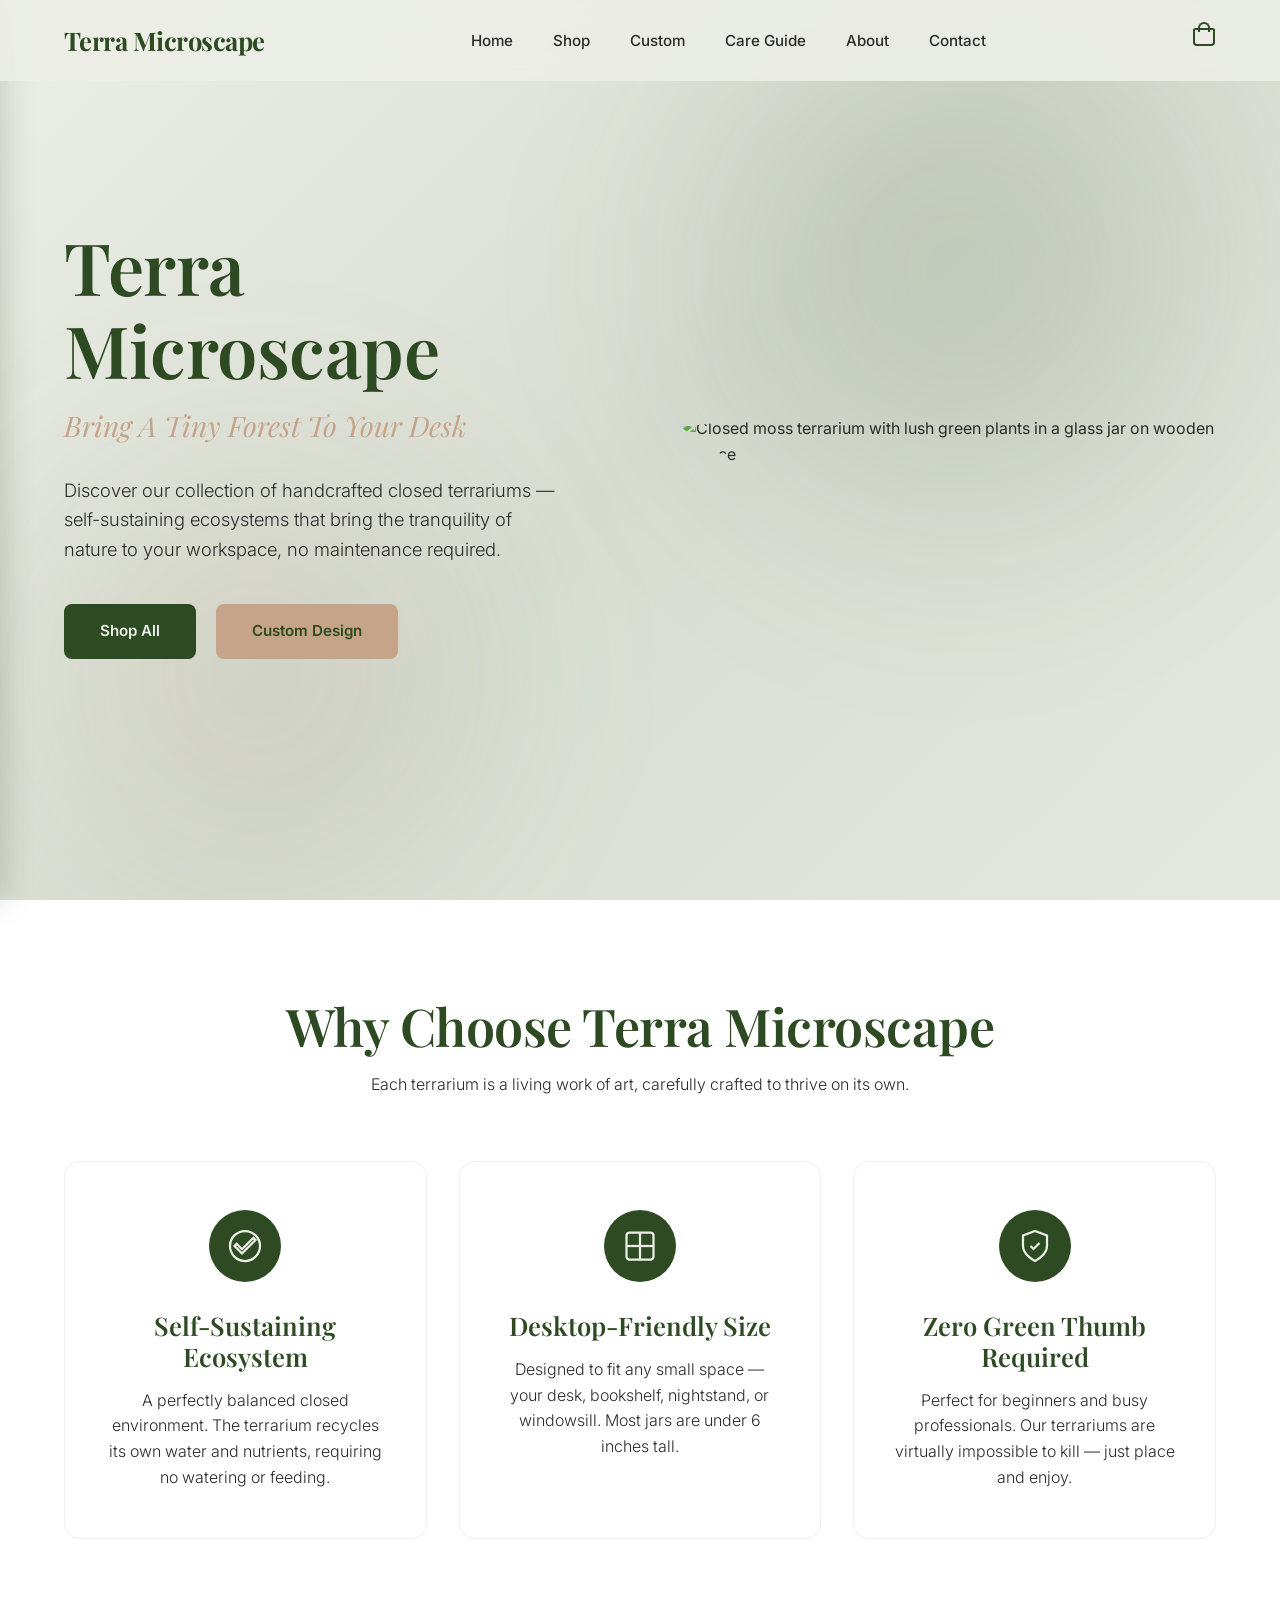
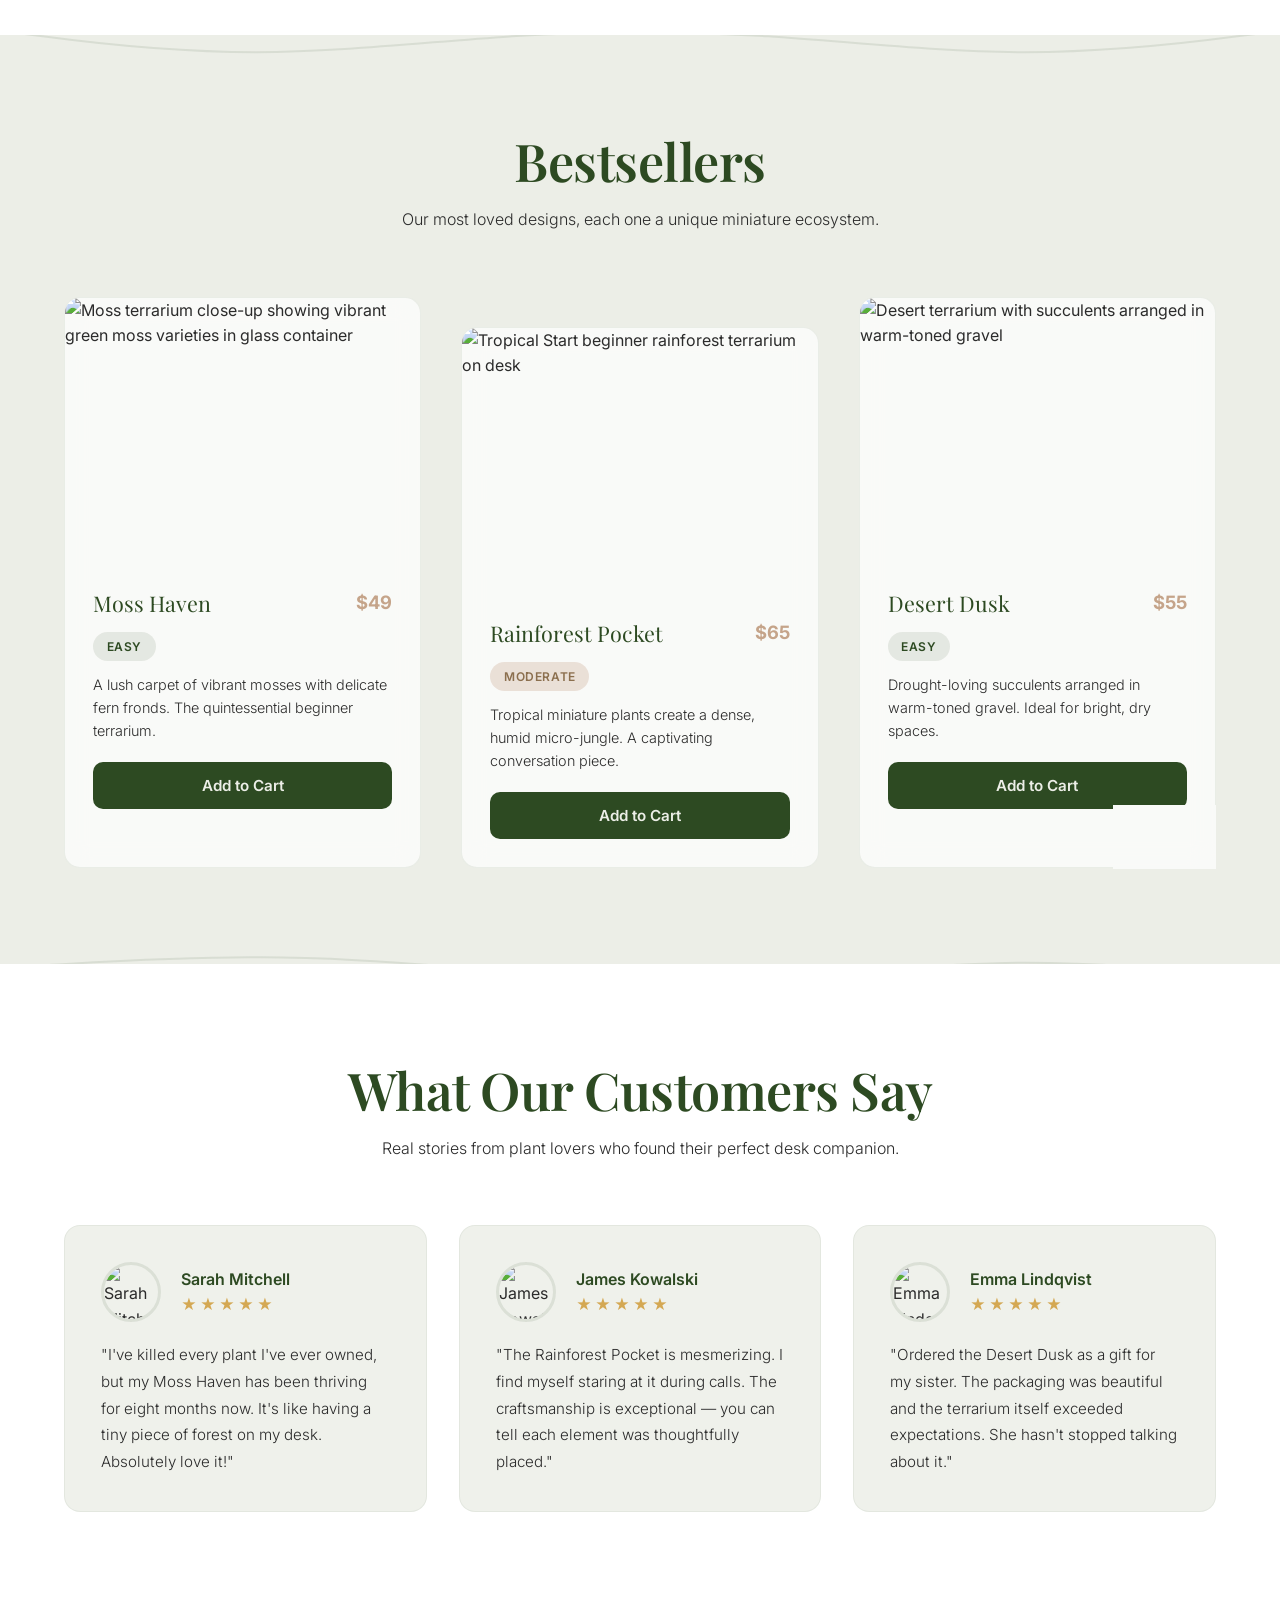
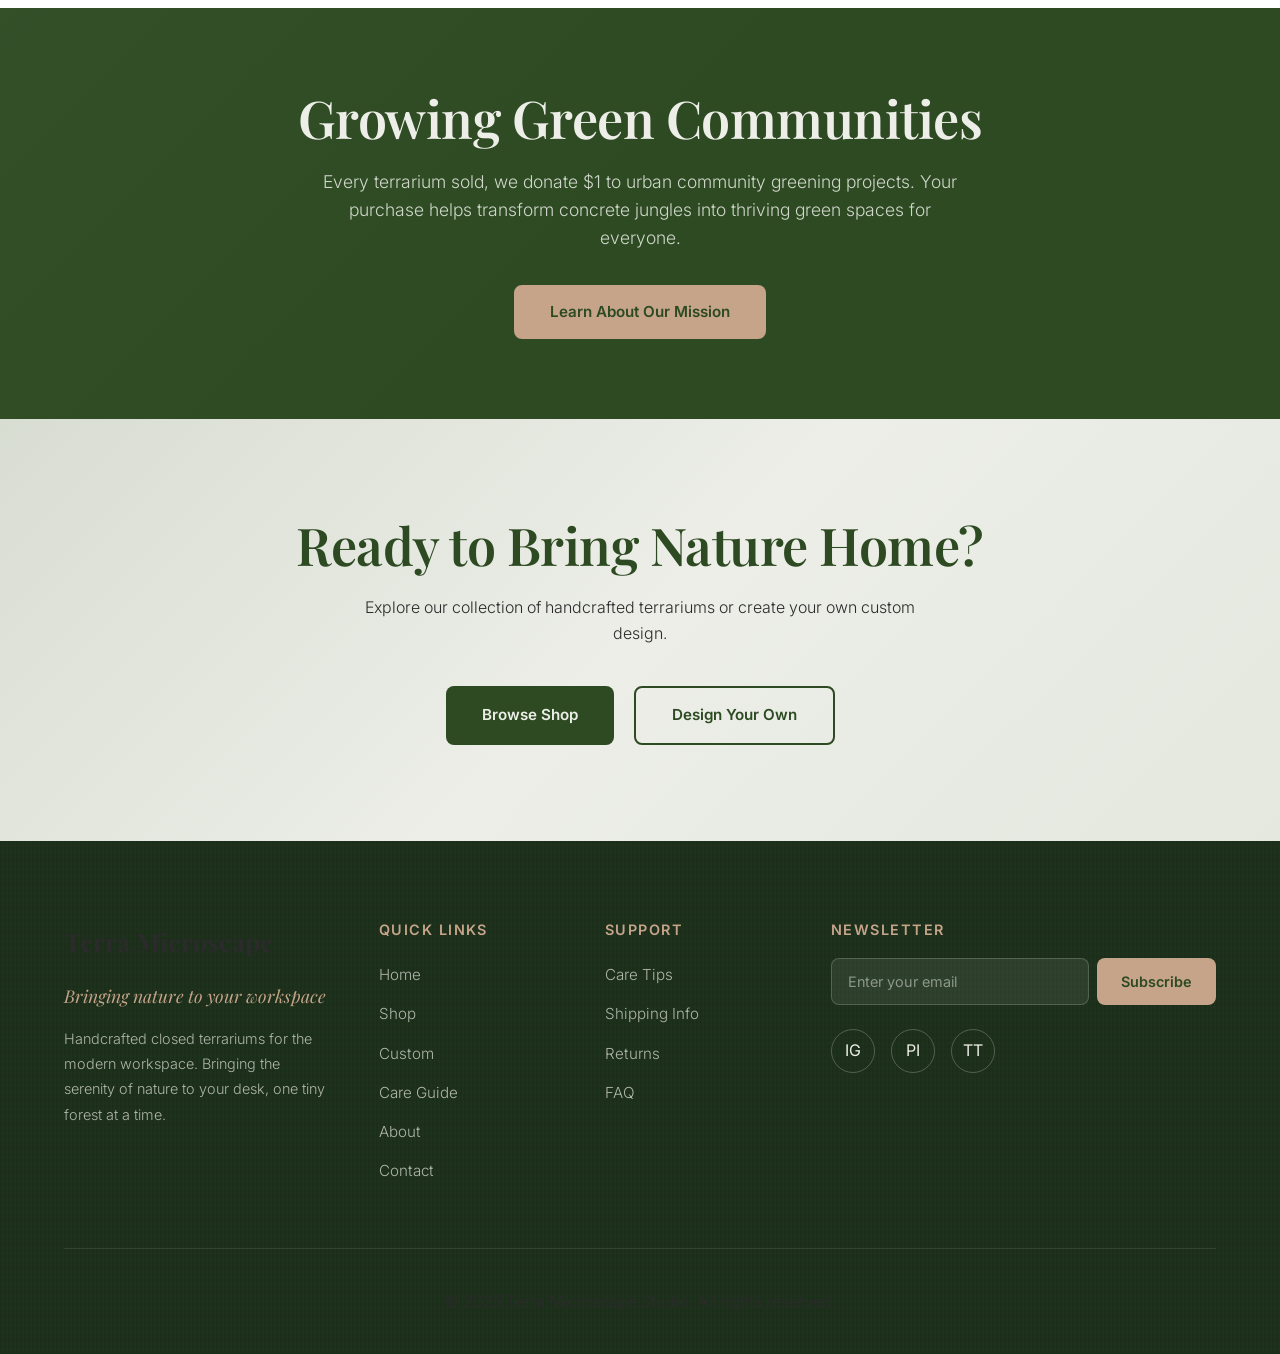
==== commit e645b857: "Add files via upload" ====
--- a/index.html
+++ b/index.html
@@ -139,7 +139,7 @@
           </div>
         </div>
         <div class="product-card">
-          <img src="https://images.unsplash.com/photo-1542601906990-b4d3fb778b09?w=600&h=400&fit=crop" alt="Rainforest terrarium with tropical plants and dense green foliage">
+          <img src="https://images.unsplash.com/photo-1466692476868-aef1dfb1e735?w=600&h=400&fit=crop" alt="Tropical Start beginner rainforest terrarium on desk">
           <div class="product-info">
             <div class="product-meta">
               <span class="product-name">Rainforest Pocket</span>
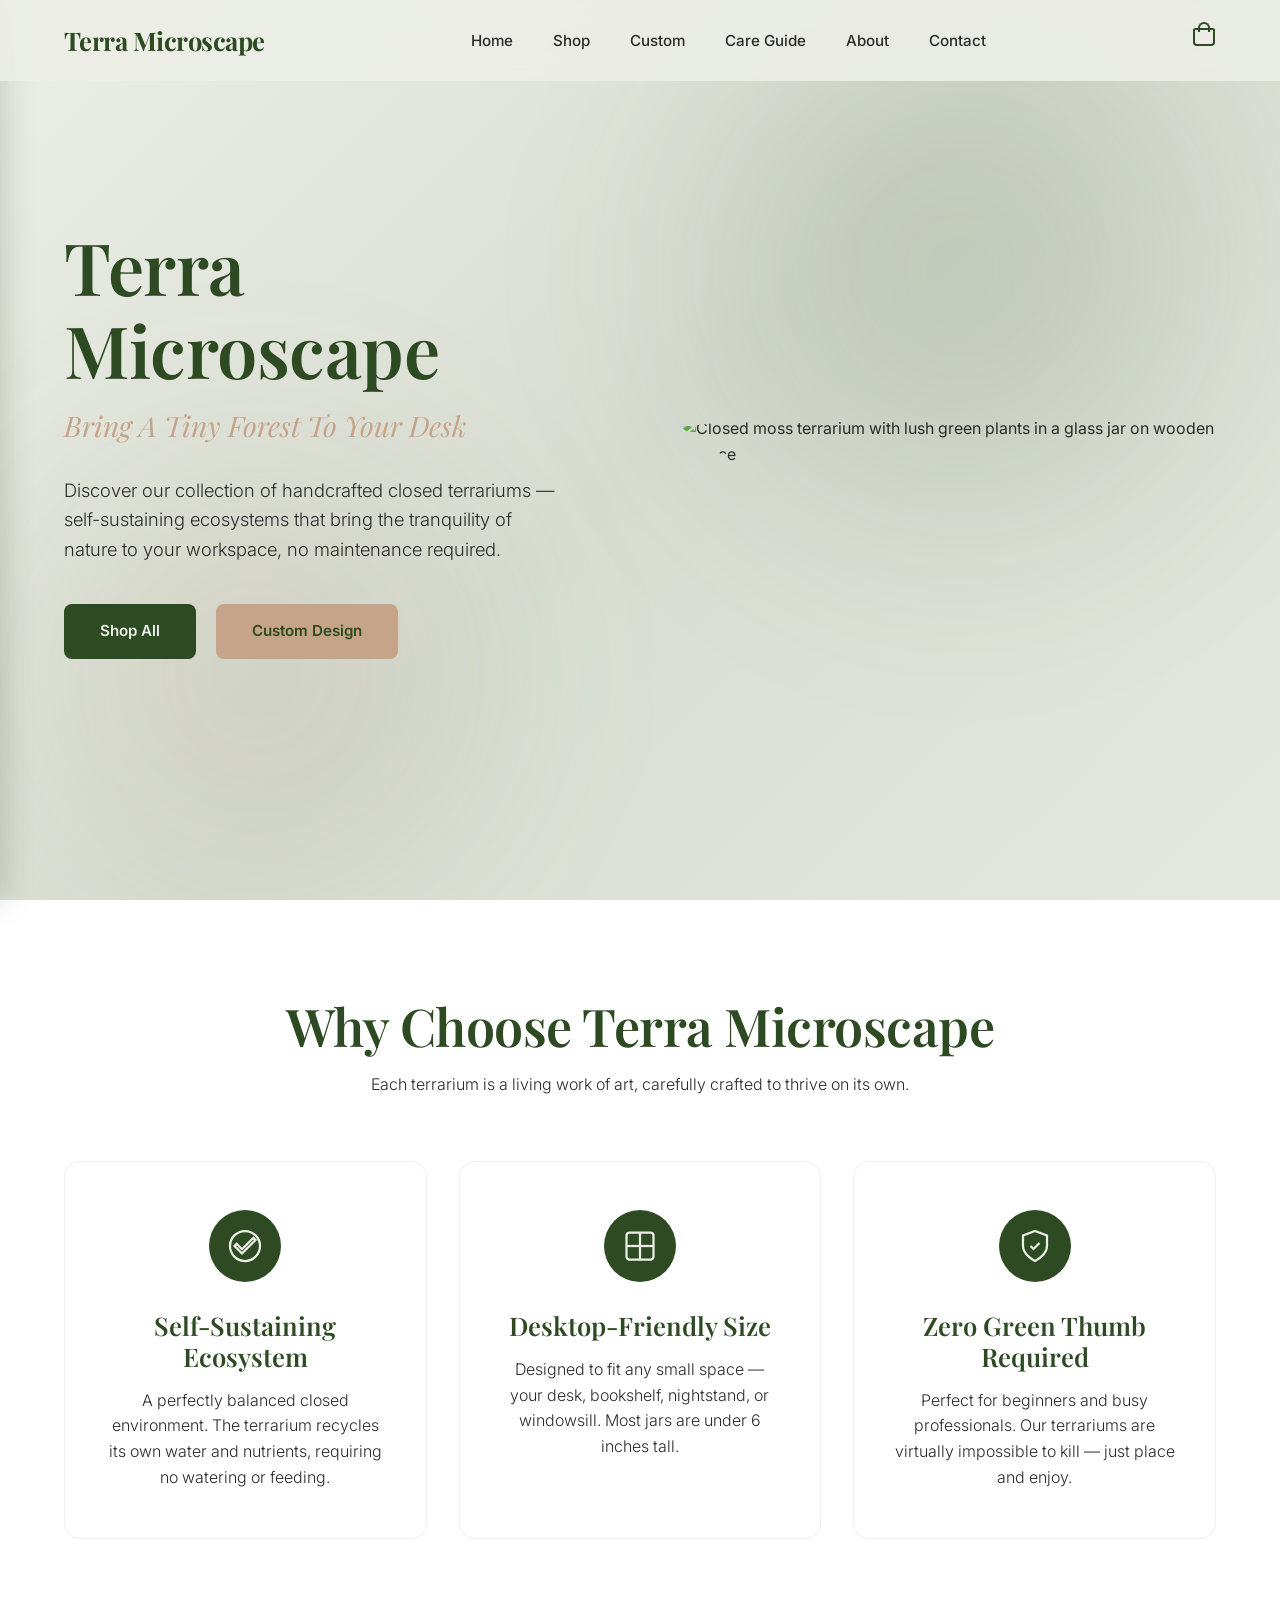
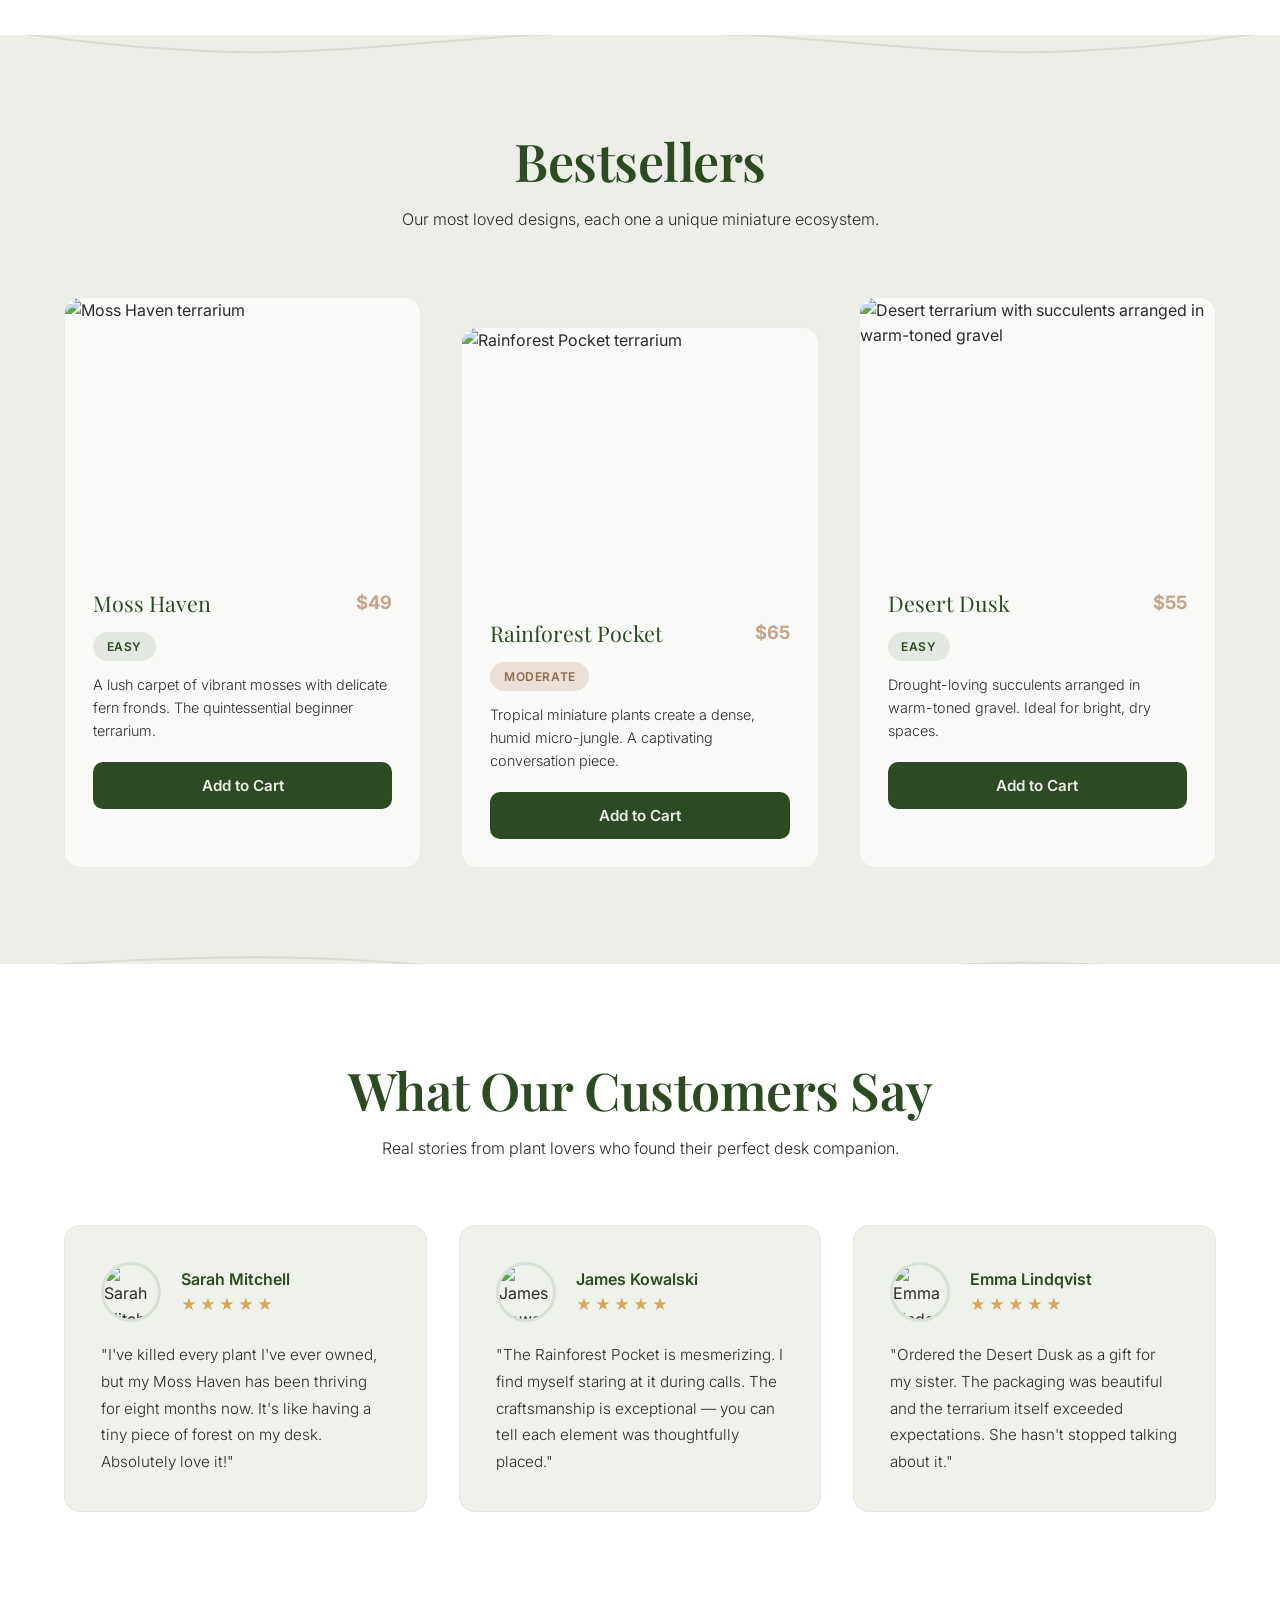
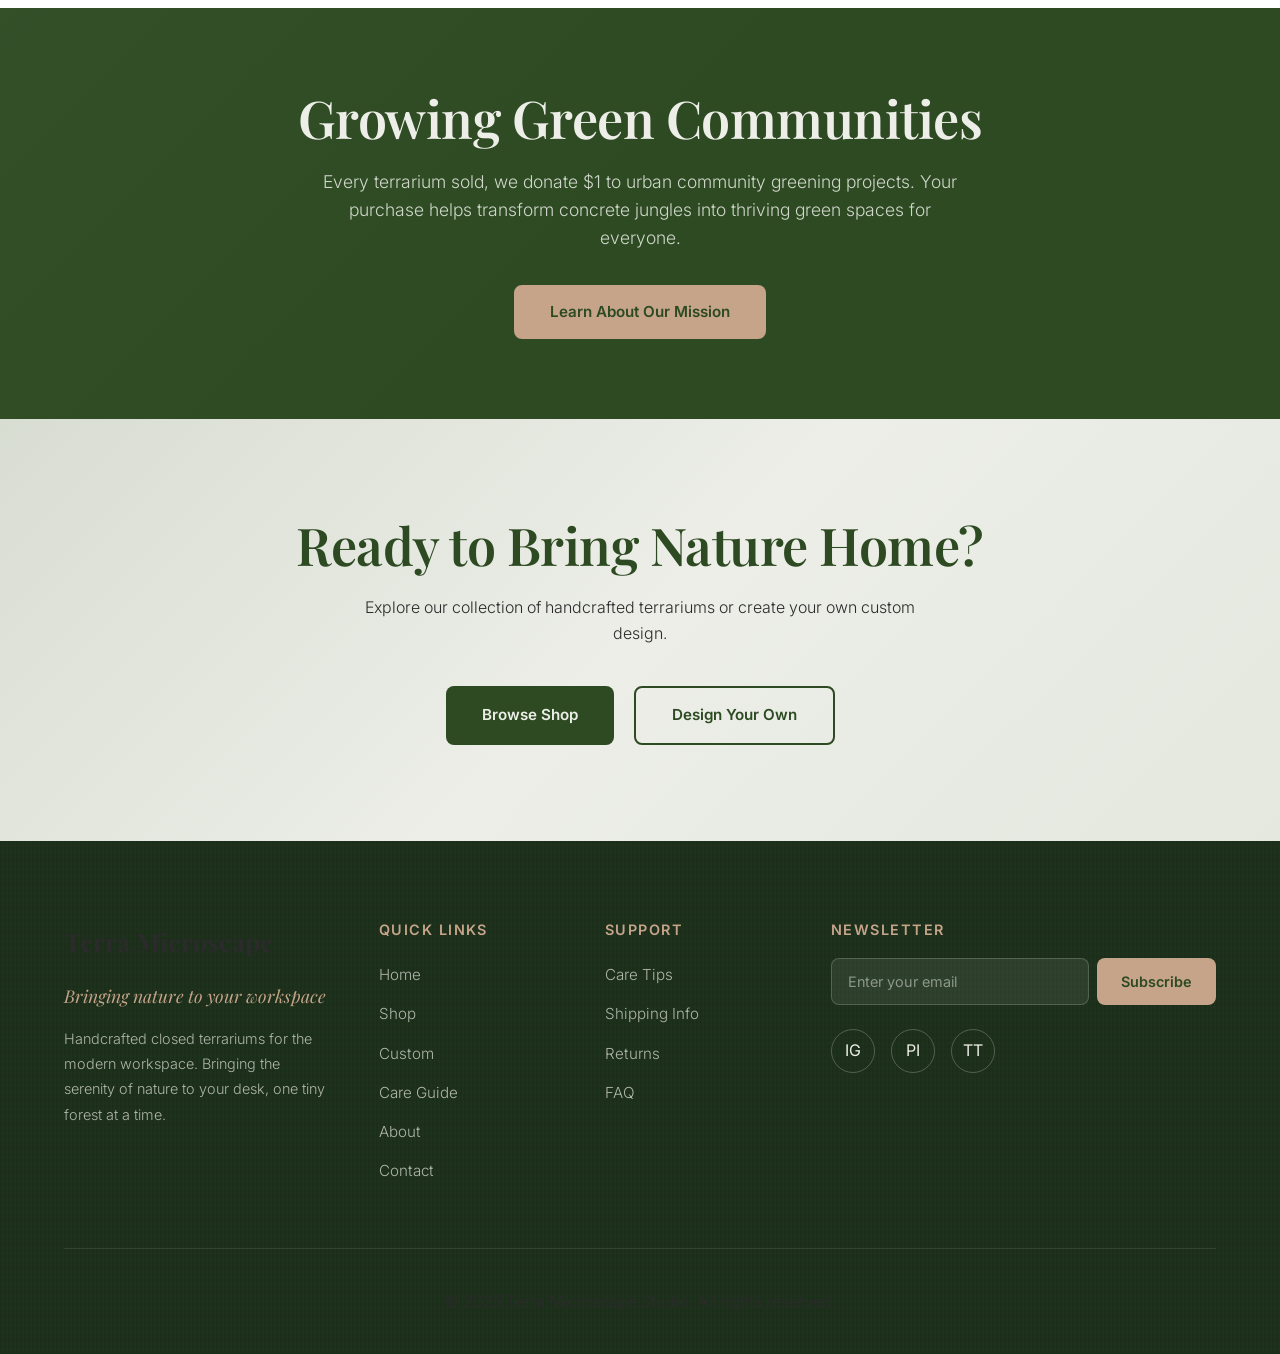
==== commit b89b8980: "Add files via upload" ====
--- a/index.html
+++ b/index.html
@@ -127,7 +127,7 @@
       </div>
       <div class="products-grid">
         <div class="product-card">
-          <img src="https://images.unsplash.com/photo-1466692476868-aef1dfb1e735?w=600&h=400&fit=crop" alt="Moss terrarium close-up showing vibrant green moss varieties in glass container">
+          <img src="https://images.unsplash.com/photo-1509423350716-97f9360b4e09?w=600&h=400&fit=crop" alt="Moss Haven terrarium">
           <div class="product-info">
             <div class="product-meta">
               <span class="product-name">Moss Haven</span>
@@ -139,7 +139,7 @@
           </div>
         </div>
         <div class="product-card">
-          <img src="https://images.unsplash.com/photo-1466692476868-aef1dfb1e735?w=600&h=400&fit=crop" alt="Tropical Start beginner rainforest terrarium on desk">
+          <img src="https://images.unsplash.com/photo-1542601906990-b4d3fb778b09?w=600&h=400&fit=crop" alt="Rainforest Pocket terrarium">
           <div class="product-info">
             <div class="product-meta">
               <span class="product-name">Rainforest Pocket</span>
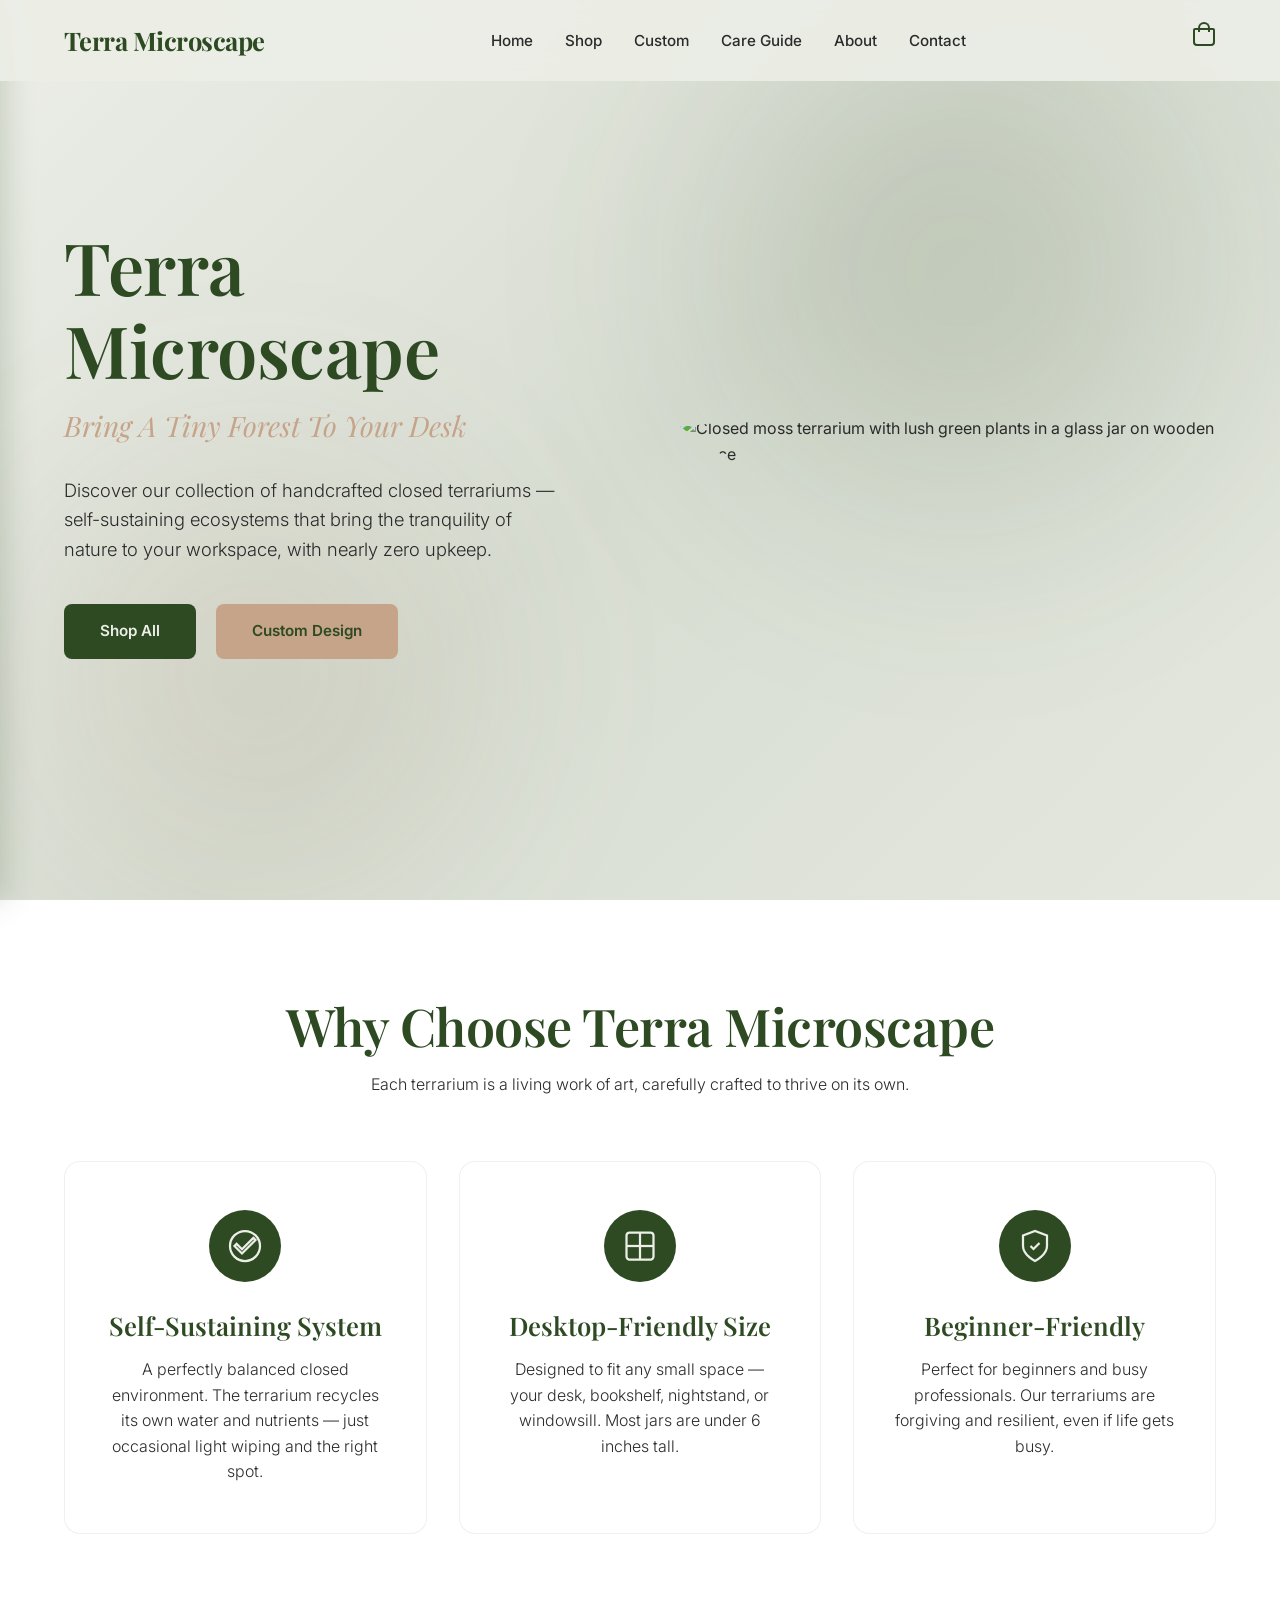
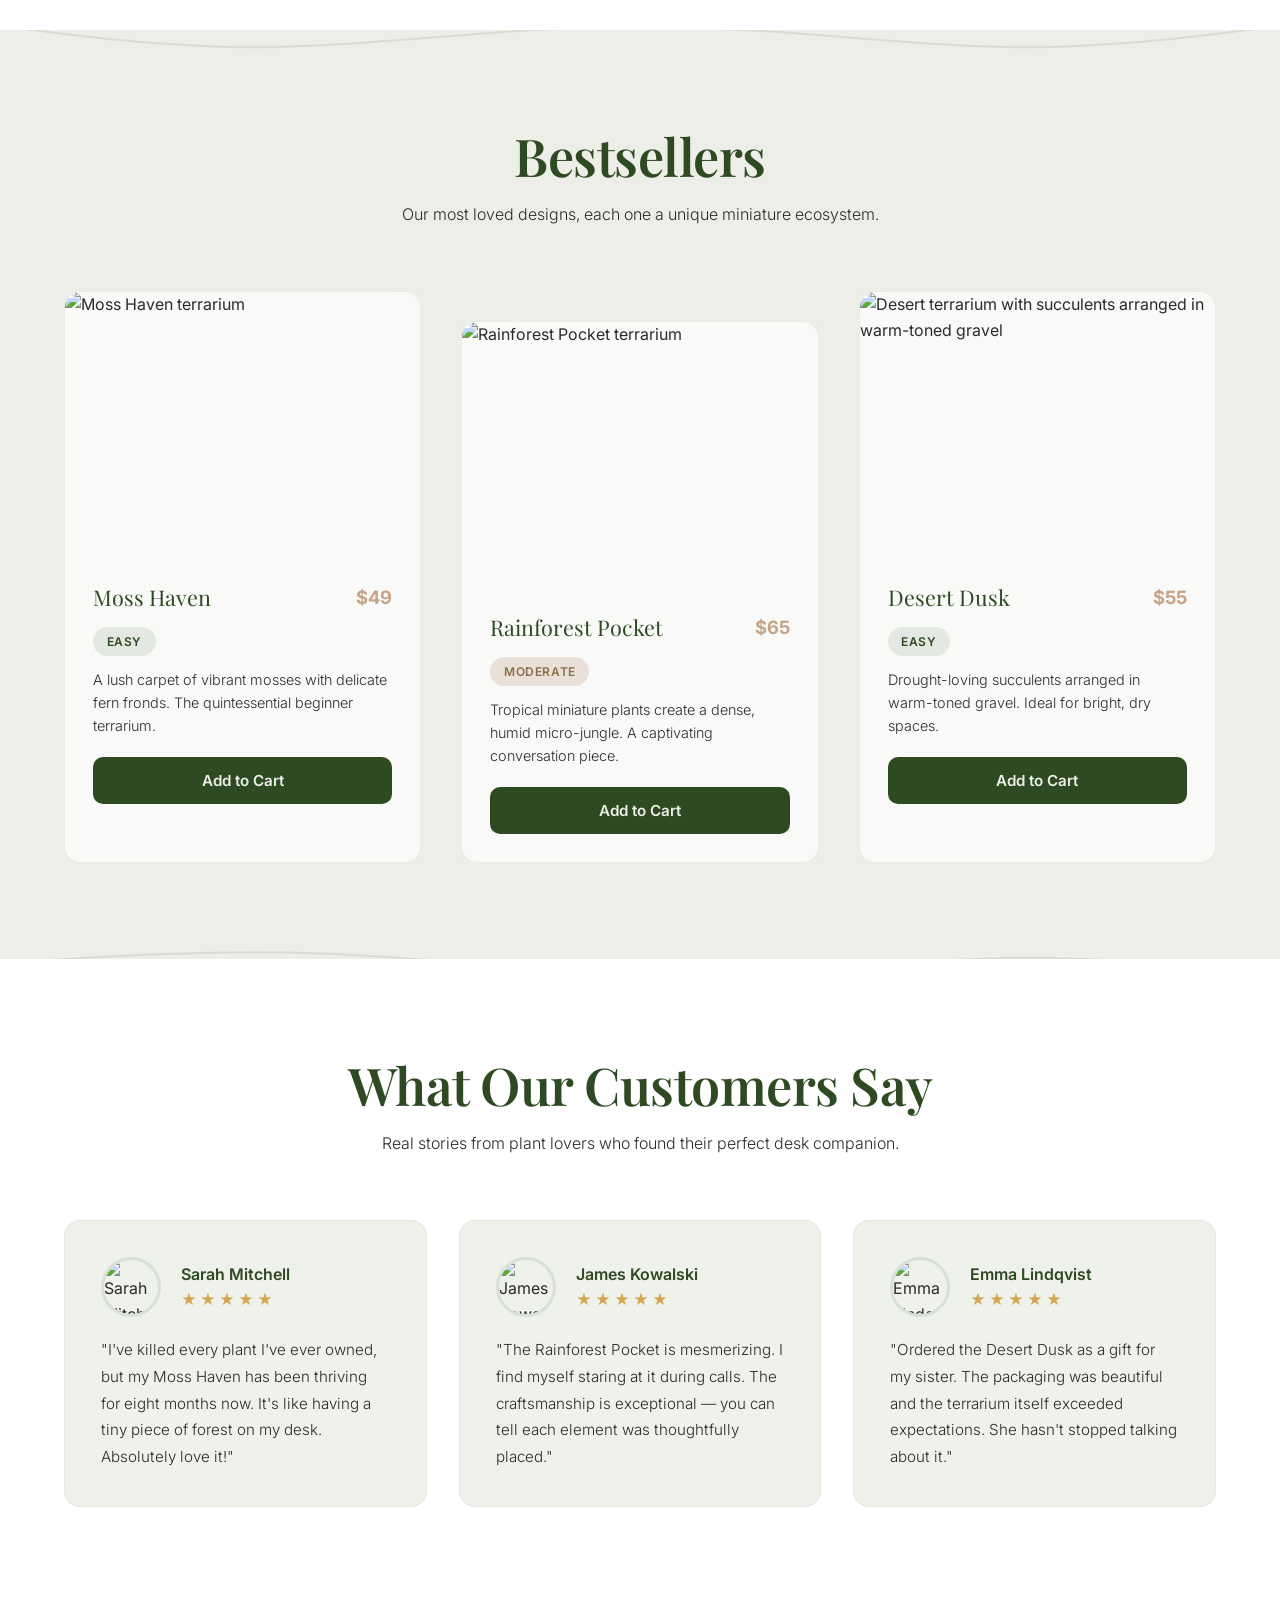
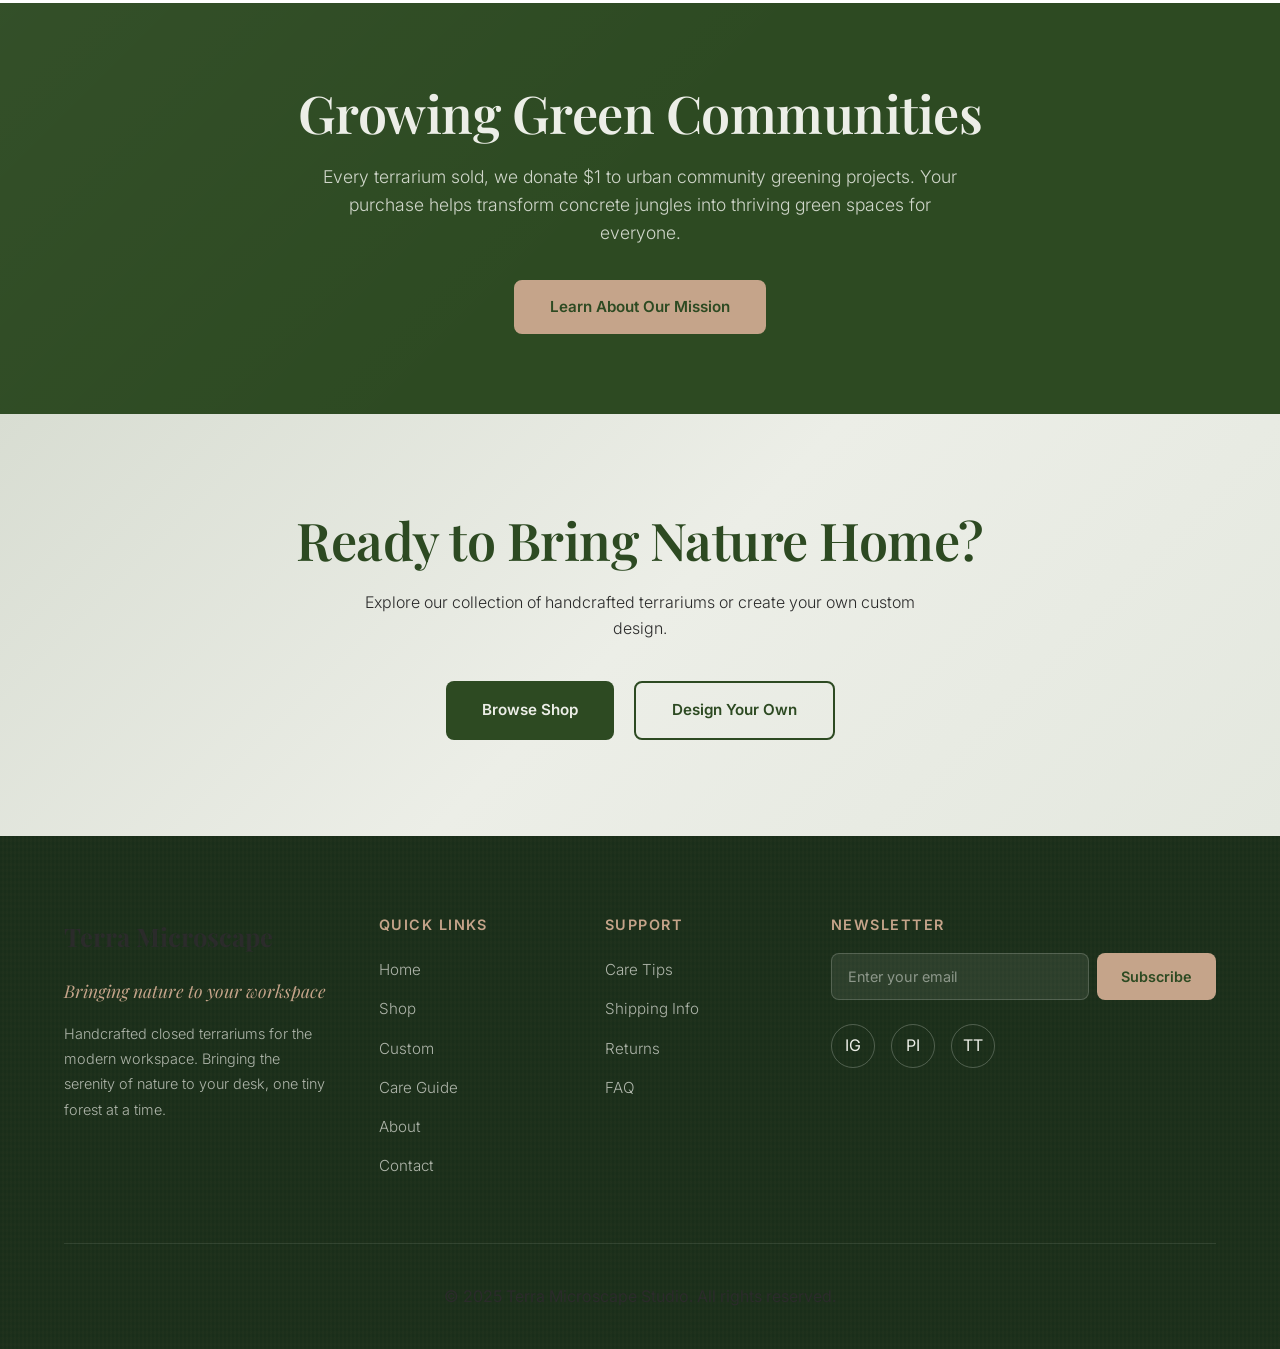
==== commit a9bb8c8b: "Add files via upload" ====
--- a/index.html
+++ b/index.html
@@ -49,7 +49,7 @@
         <h1>Terra Microscape</h1>
         <p class="hero-tagline">Bring A Tiny Forest To Your Desk</p>
         <p class="hero-description">
-          Discover our collection of handcrafted closed terrariums — self-sustaining ecosystems that bring the tranquility of nature to your workspace, no maintenance required.
+          Discover our collection of handcrafted closed terrariums — self-sustaining ecosystems that bring the tranquility of nature to your workspace, with nearly zero upkeep.
         </p>
         <div class="hero-buttons">
           <a href="shop.html" class="btn btn-primary">Shop All</a>
@@ -83,8 +83,8 @@
               <path d="M12 2C6.48 2 2 6.48 2 12s4.48 10 10 10 10-4.48 10-10S17.52 2 12 2zm-2 15l-5-5 1.41-1.41L10 14.17l7.59-7.59L19 8l-9 9z"/>
             </svg>
           </div>
-          <h3>Self-Sustaining Ecosystem</h3>
-          <p>A perfectly balanced closed environment. The terrarium recycles its own water and nutrients, requiring no watering or feeding.</p>
+          <h3>Self-Sustaining System</h3>
+          <p>A perfectly balanced closed environment. The terrarium recycles its own water and nutrients — just occasional light wiping and the right spot.</p>
         </div>
         <div class="benefit-card">
           <div class="benefit-icon">
@@ -104,8 +104,8 @@
               <path d="M9 12l2 2 4-4"/>
             </svg>
           </div>
-          <h3>Zero Green Thumb Required</h3>
-          <p>Perfect for beginners and busy professionals. Our terrariums are virtually impossible to kill — just place and enjoy.</p>
+          <h3>Beginner-Friendly</h3>
+          <p>Perfect for beginners and busy professionals. Our terrariums are forgiving and resilient, even if life gets busy.</p>
         </div>
       </div>
     </div>
@@ -127,7 +127,7 @@
       </div>
       <div class="products-grid">
         <div class="product-card">
-          <img src="https://images.unsplash.com/photo-1509423350716-97f9360b4e09?w=600&h=400&fit=crop" alt="Moss Haven terrarium">
+          <img src="https://images.unsplash.com/photo-1509423350716-97f9360b4e09?w=600&h=400&fit=crop" alt="Moss Haven terrarium" onerror="this.onerror=null; this.src='https://placehold.co/600x400/2d4a22/eceee7?text=Moss+Haven';">
           <div class="product-info">
             <div class="product-meta">
               <span class="product-name">Moss Haven</span>
@@ -139,7 +139,7 @@
           </div>
         </div>
         <div class="product-card">
-          <img src="https://images.unsplash.com/photo-1542601906990-b4d3fb778b09?w=600&h=400&fit=crop" alt="Rainforest Pocket terrarium">
+          <img src="https://images.unsplash.com/photo-1542601906990-b4d3fb778b09?w=600&h=400&fit=crop" alt="Rainforest Pocket terrarium" onerror="this.onerror=null; this.src='https://placehold.co/600x400/2d4a22/eceee7?text=Rainforest+Pocket';">
           <div class="product-info">
             <div class="product-meta">
               <span class="product-name">Rainforest Pocket</span>
@@ -151,7 +151,7 @@
           </div>
         </div>
         <div class="product-card">
-          <img src="https://images.unsplash.com/photo-1459411552884-841db9b3cc2a?w=600&h=400&fit=crop" alt="Desert terrarium with succulents arranged in warm-toned gravel">
+          <img src="https://images.unsplash.com/photo-1459411552884-841db9b3cc2a?w=600&h=400&fit=crop" alt="Desert terrarium with succulents arranged in warm-toned gravel" onerror="this.onerror=null; this.src='https://placehold.co/600x400/2d4a22/eceee7?text=Desert+Dusk';">
           <div class="product-info">
             <div class="product-meta">
               <span class="product-name">Desert Dusk</span>
@@ -278,9 +278,9 @@
             <button type="submit" class="newsletter-btn">Subscribe</button>
           </form>
           <div class="social-links">
-            <a href="#" aria-label="Instagram">IG</a>
-            <a href="#" aria-label="Pinterest">PI</a>
-            <a href="#" aria-label="TikTok">TT</a>
+            <a href="#" onclick="alert('Coming soon!'); return false;" aria-label="Instagram">IG</a>
+            <a href="#" onclick="alert('Coming soon!'); return false;" aria-label="Pinterest">PI</a>
+            <a href="#" onclick="alert('Coming soon!'); return false;" aria-label="TikTok">TT</a>
           </div>
         </div>
       </div>
--- a/styles.css
+++ b/styles.css
@@ -149,7 +149,6 @@
 .nav-menu {
   display: flex;
   align-items: center;
-  gap: 2.5rem;
 }
 
 .nav-menu a {
@@ -158,6 +157,7 @@
   color: var(--color-text);
   position: relative;
   transition: color var(--transition);
+  padding: 0 1rem;
 }
 
 .nav-menu a::after {
@@ -324,8 +324,9 @@
 }
 
 .btn:hover {
-  transform: translateY(-2px);
-  box-shadow: 0 12px 35px rgba(45, 74, 34, 0.2);
+  transform: translateY(-4px) scale(1.03);
+  box-shadow: 0 15px 35px rgba(45, 74, 34, 0.25);
+  transition: transform 0.2s ease, box-shadow 0.2s ease;
 }
 
 .btn:hover::before {
@@ -401,6 +402,7 @@
   width: 60%;
   height: 80%;
   background: radial-gradient(circle, rgba(45, 74, 34, 0.18) 0%, transparent 70%);
+  animation: breathe 4s infinite ease-in-out;
 }
 
 .hero::after {
@@ -409,6 +411,12 @@
   width: 50%;
   height: 70%;
   background: radial-gradient(circle, rgba(139, 111, 78, 0.15) 0%, transparent 70%);
+}
+
+/* Breathing animation */
+@keyframes breathe {
+  0%, 100% { transform: scale(1); }
+  50% { transform: scale(1.03); }
 }
 
 .hero-inner {
@@ -1086,6 +1094,10 @@
     display: block;
   }
 
+  .hero {
+    background-attachment: scroll;
+  }
+
   section {
     padding: 4rem 0;
   }
@@ -1373,6 +1385,16 @@
   gap: 2rem;
 }
 
+/* Masonry layout for desktop */
+@media (min-width: 1024px) {
+  .projects-grid .project-card:nth-child(odd) {
+    grid-column: span 2;
+  }
+  .projects-grid .project-card:nth-child(even) {
+    grid-column: span 1;
+  }
+}
+
 .project-card {
   background: rgba(255, 255, 255, 0.7);
   backdrop-filter: blur(12px);
@@ -1380,6 +1402,7 @@
   overflow: hidden;
   border: 1px solid rgba(45, 74, 34, 0.08);
   transition: transform 0.4s ease, box-shadow 0.4s ease;
+  position: relative;
 }
 
 .project-card:hover {
@@ -1391,6 +1414,32 @@
   width: 100%;
   height: 280px;
   object-fit: cover;
+}
+
+.project-overlay {
+  position: absolute;
+  top: 0;
+  left: 0;
+  right: 0;
+  bottom: 0;
+  background-color: rgba(0, 0, 0, 0.6);
+  display: flex;
+  align-items: center;
+  justify-content: center;
+  opacity: 0;
+  transition: opacity 0.3s ease;
+}
+
+.project-card:hover .project-overlay {
+  opacity: 1;
+}
+
+.project-overlay h4 {
+  font-family: var(--font-display);
+  font-size: 1.25rem;
+  color: var(--color-secondary);
+  text-align: center;
+  padding: 1rem;
 }
 
 .project-caption {
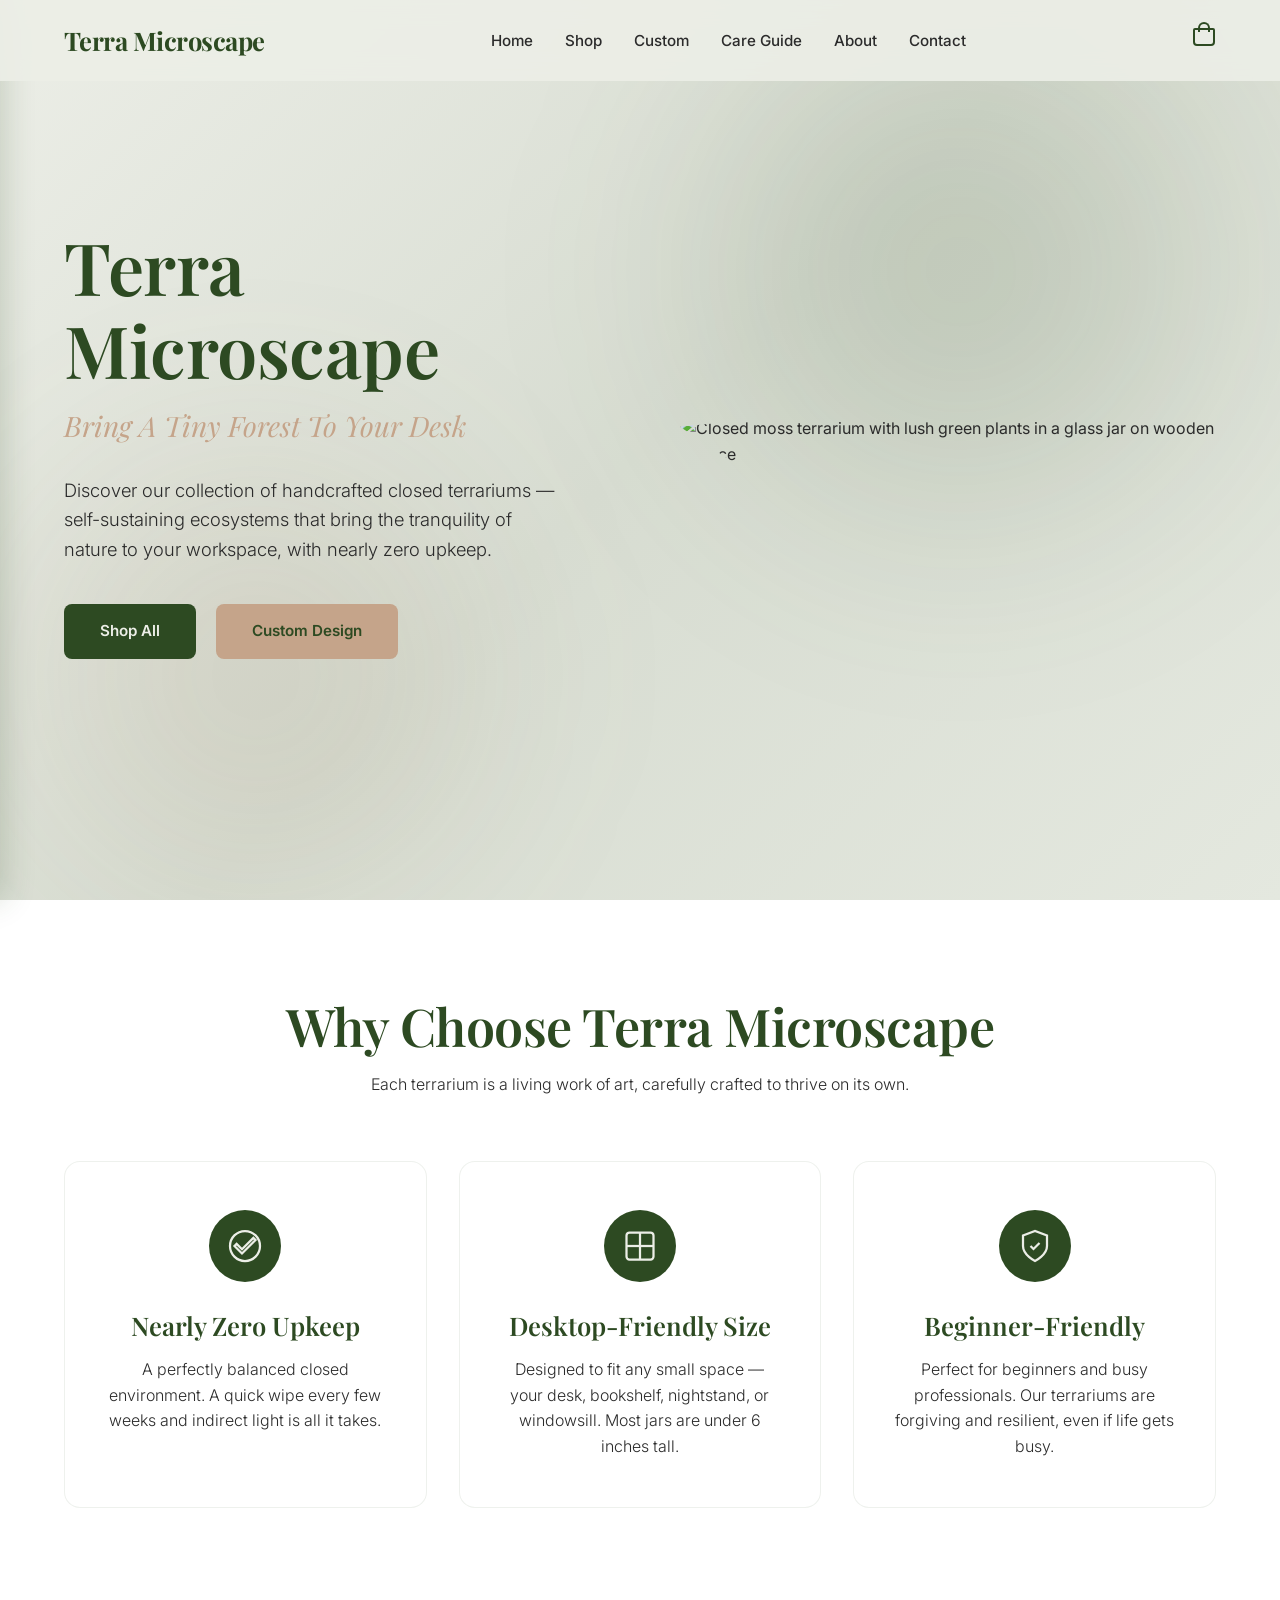
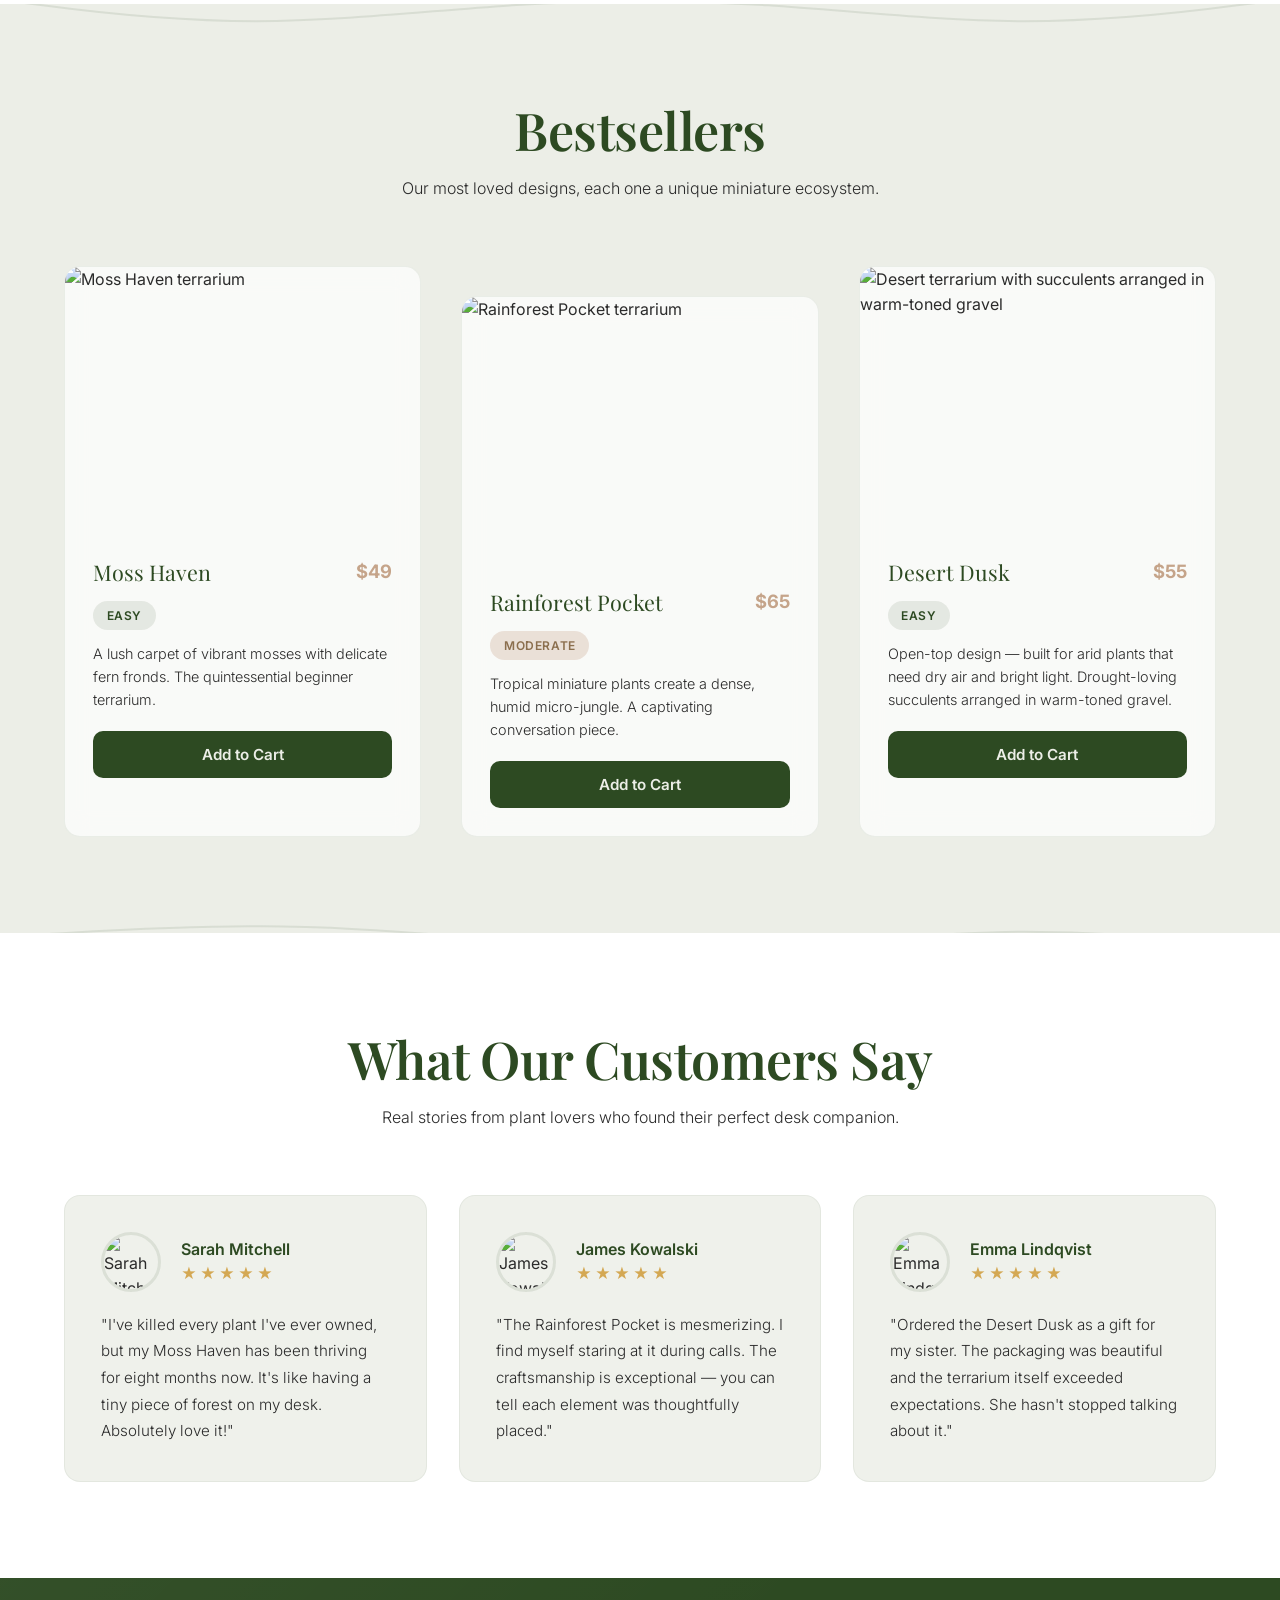
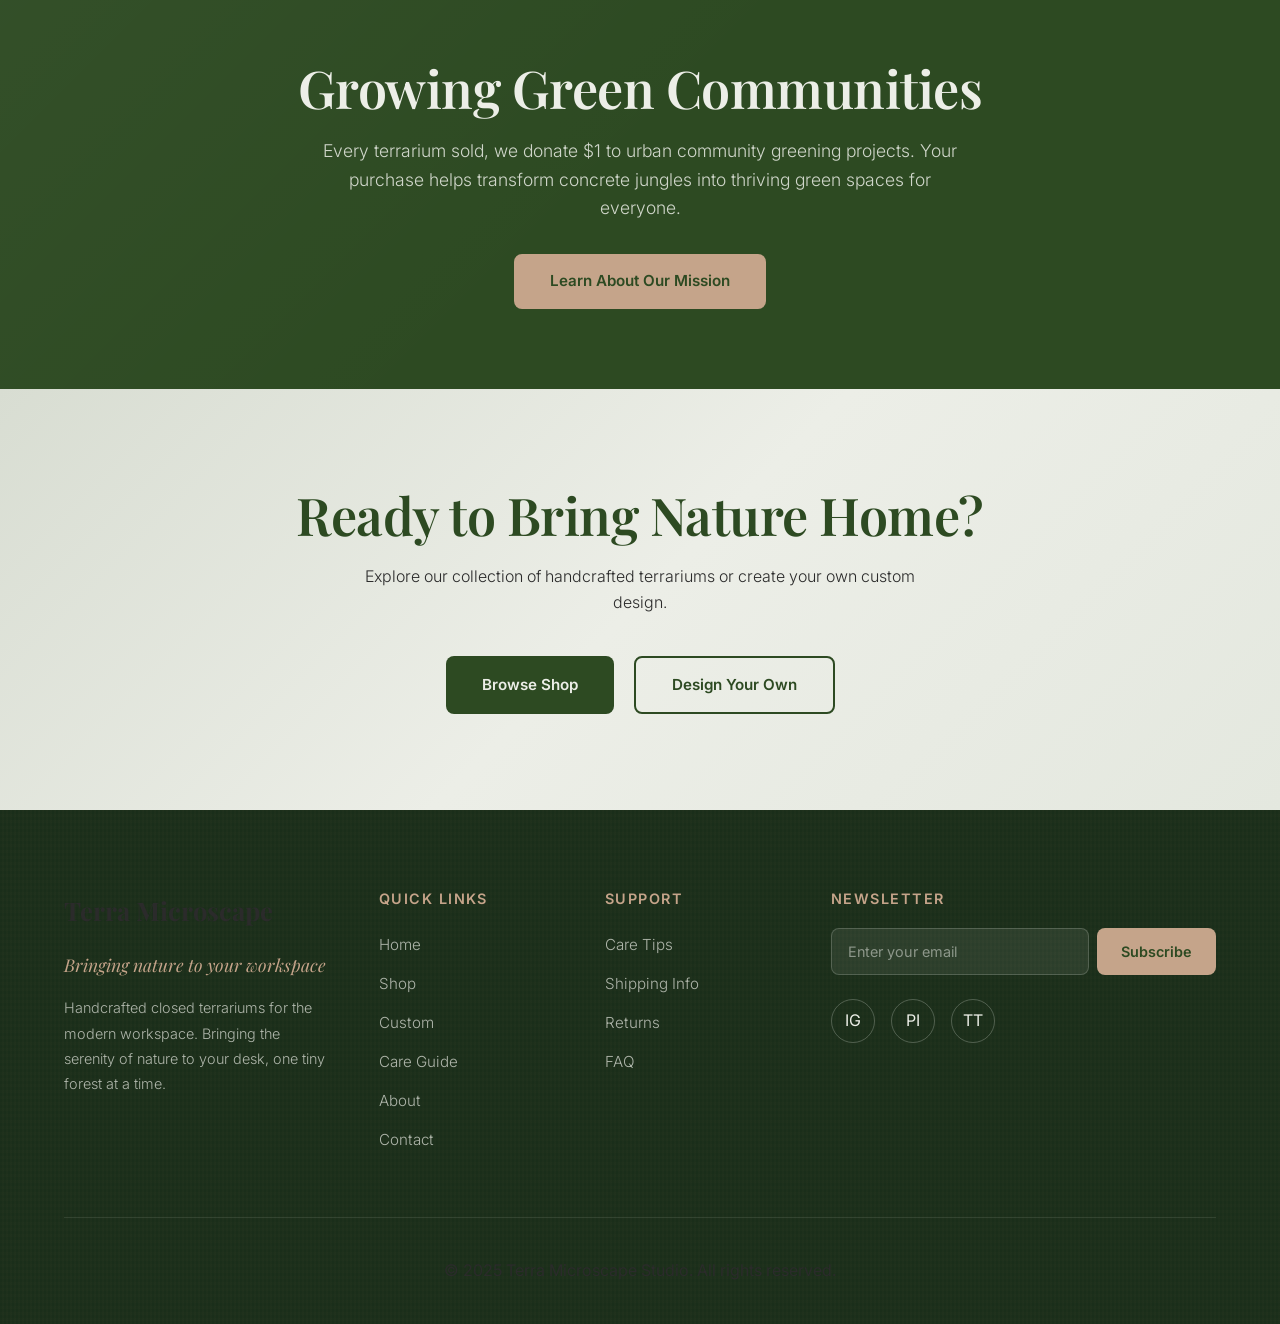
==== commit cfa58ead: "Add files via upload" ====
--- a/index.html
+++ b/index.html
@@ -83,8 +83,8 @@
               <path d="M12 2C6.48 2 2 6.48 2 12s4.48 10 10 10 10-4.48 10-10S17.52 2 12 2zm-2 15l-5-5 1.41-1.41L10 14.17l7.59-7.59L19 8l-9 9z"/>
             </svg>
           </div>
-          <h3>Self-Sustaining System</h3>
-          <p>A perfectly balanced closed environment. The terrarium recycles its own water and nutrients — just occasional light wiping and the right spot.</p>
+          <h3>Nearly Zero Upkeep</h3>
+          <p>A perfectly balanced closed environment. A quick wipe every few weeks and indirect light is all it takes.</p>
         </div>
         <div class="benefit-card">
           <div class="benefit-icon">
@@ -158,7 +158,7 @@
               <span class="product-price">$55</span>
             </div>
             <span class="care-badge easy">Easy</span>
-            <p class="product-description">Drought-loving succulents arranged in warm-toned gravel. Ideal for bright, dry spaces.</p>
+            <p class="product-description">Open-top design — built for arid plants that need dry air and bright light. Drought-loving succulents arranged in warm-toned gravel.</p>
             <button class="btn btn-primary">Add to Cart</button>
           </div>
         </div>
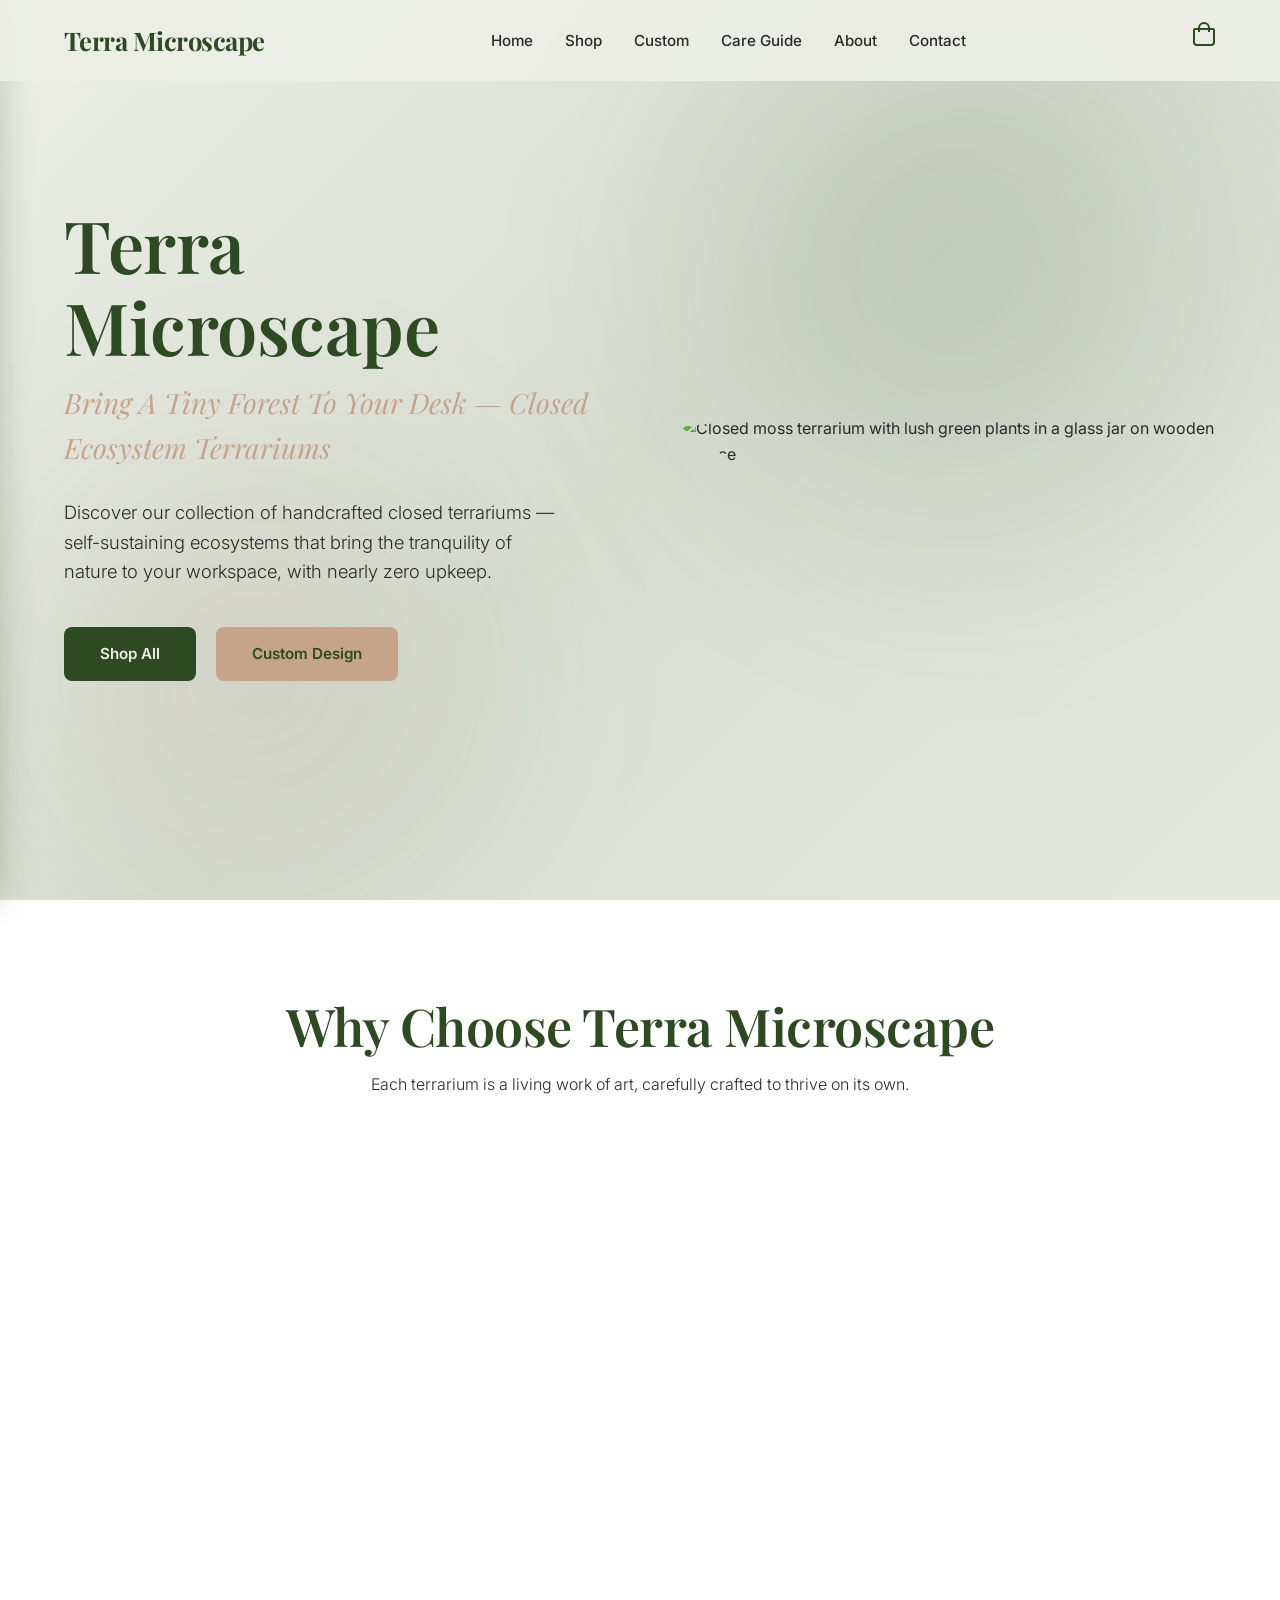
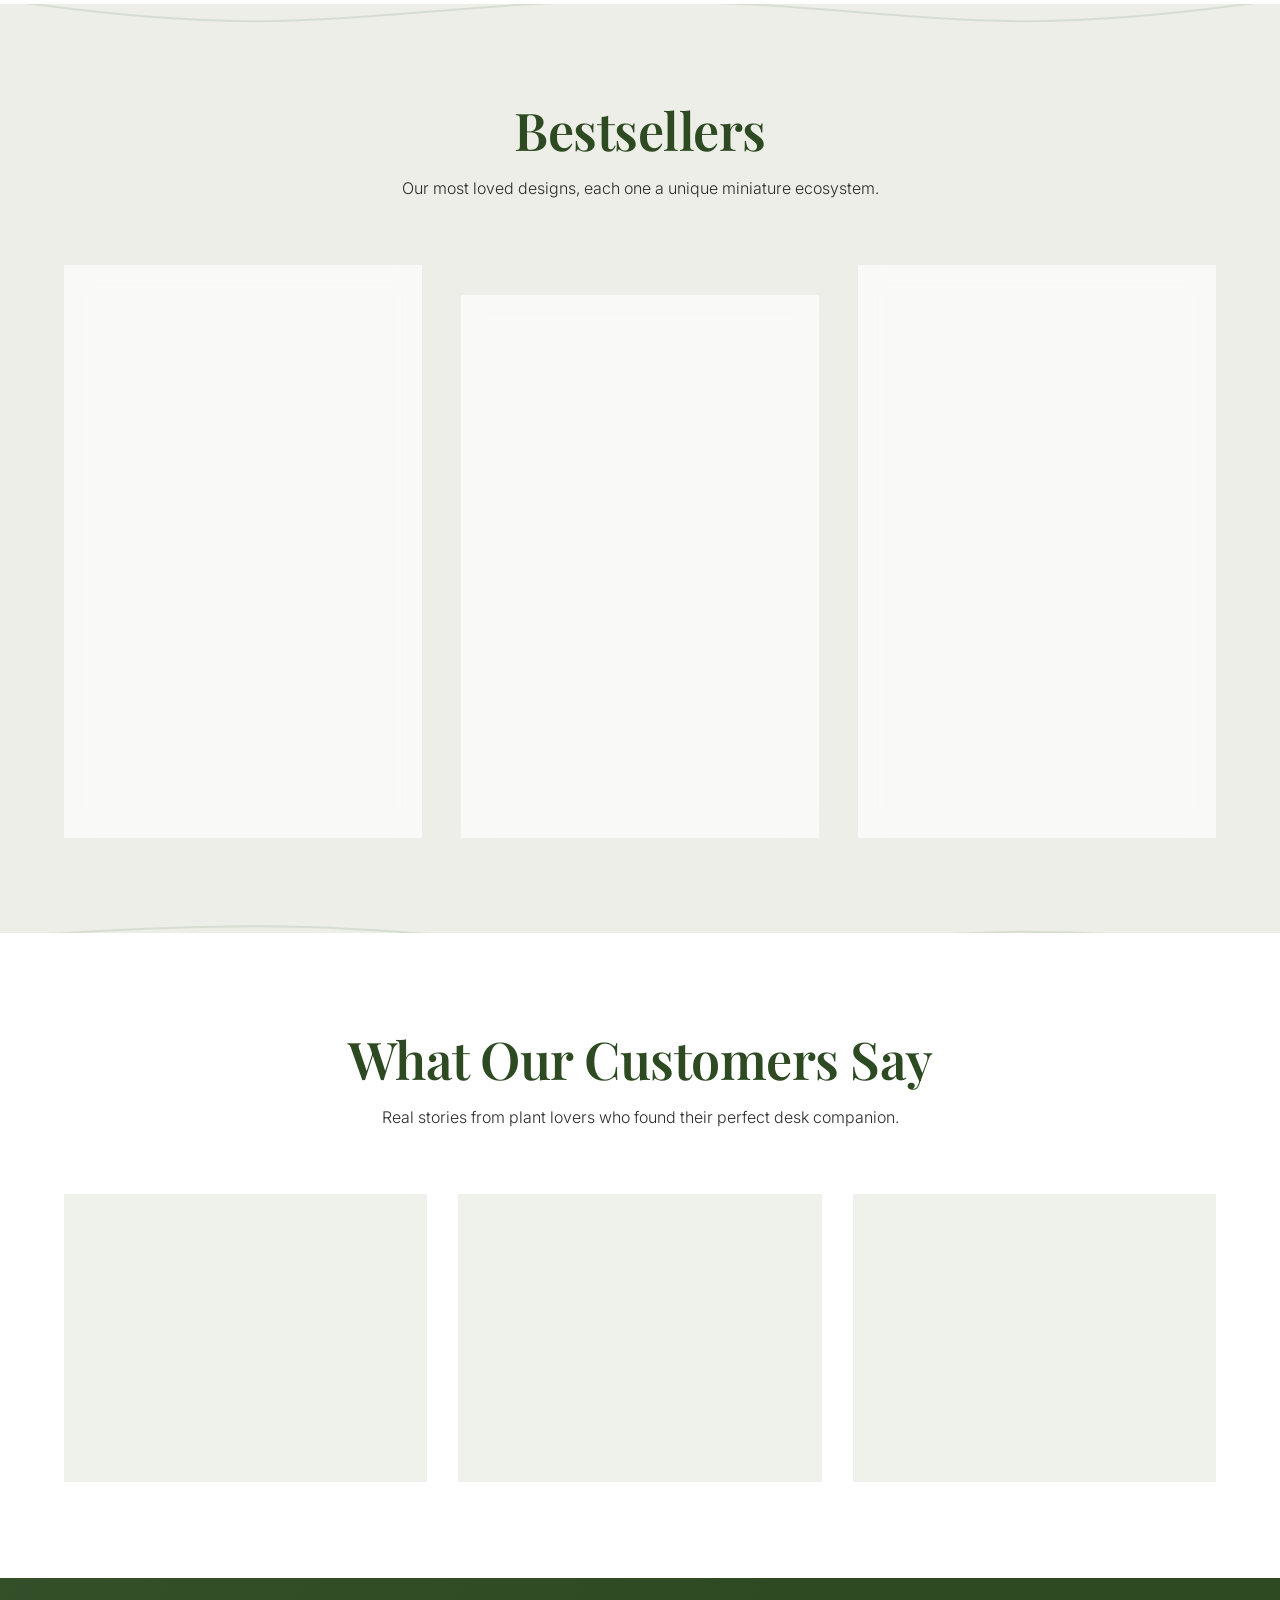
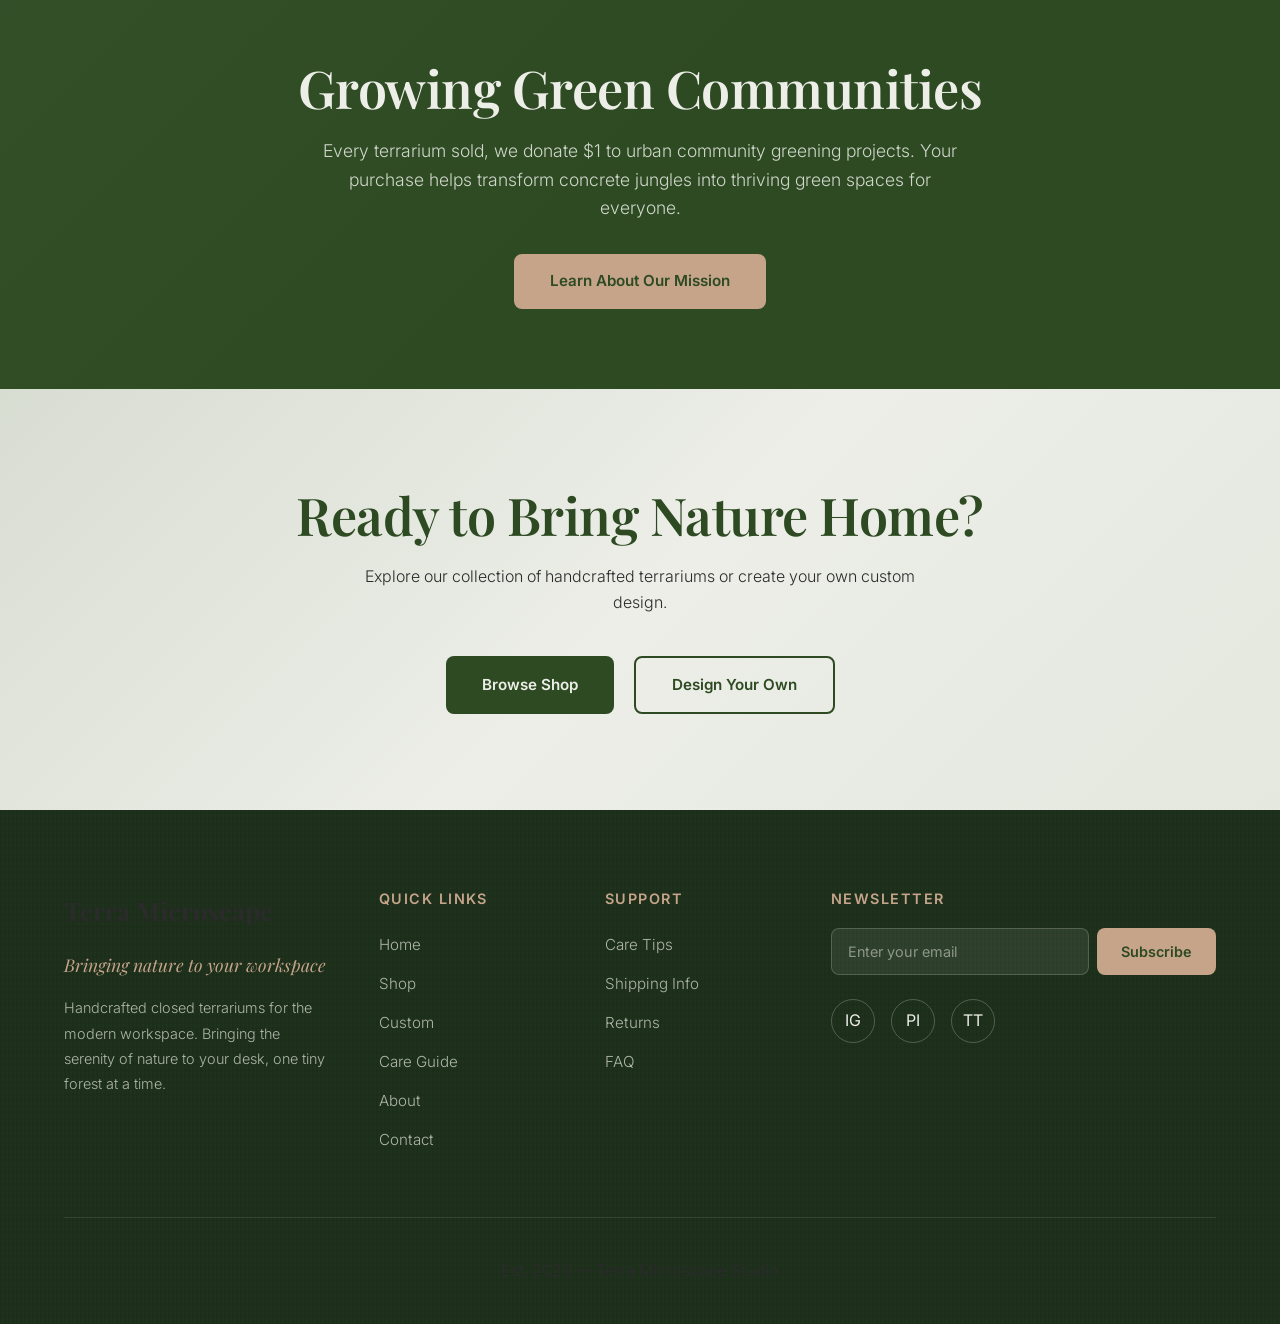
==== commit 77f62c25: "Add files via upload" ====
--- a/index.html
+++ b/index.html
@@ -47,7 +47,7 @@
     <div class="container hero-inner">
       <div class="hero-content">
         <h1>Terra Microscape</h1>
-        <p class="hero-tagline">Bring A Tiny Forest To Your Desk</p>
+        <p class="hero-tagline">Bring A Tiny Forest To Your Desk — Closed Ecosystem Terrariums</p>
         <p class="hero-description">
           Discover our collection of handcrafted closed terrariums — self-sustaining ecosystems that bring the tranquility of nature to your workspace, with nearly zero upkeep.
         </p>
@@ -157,6 +157,7 @@
               <span class="product-name">Desert Dusk</span>
               <span class="product-price">$55</span>
             </div>
+            <p style="font-size: 0.75rem; color: var(--color-text-light); margin-bottom: 0.5rem; font-style: italic;">Our open-design exception — for arid plant lovers.</p>
             <span class="care-badge easy">Easy</span>
             <p class="product-description">Open-top design — built for arid plants that need dry air and bright light. Drought-loving succulents arranged in warm-toned gravel.</p>
             <button class="btn btn-primary">Add to Cart</button>
@@ -285,7 +286,7 @@
         </div>
       </div>
       <div class="footer-bottom">
-        <p>© 2025 Terra Microscape Studio. All rights reserved.</p>
+        <p>Est. 2020 — Terra Microscape Studio</p>
       </div>
     </div>
   </footer>
